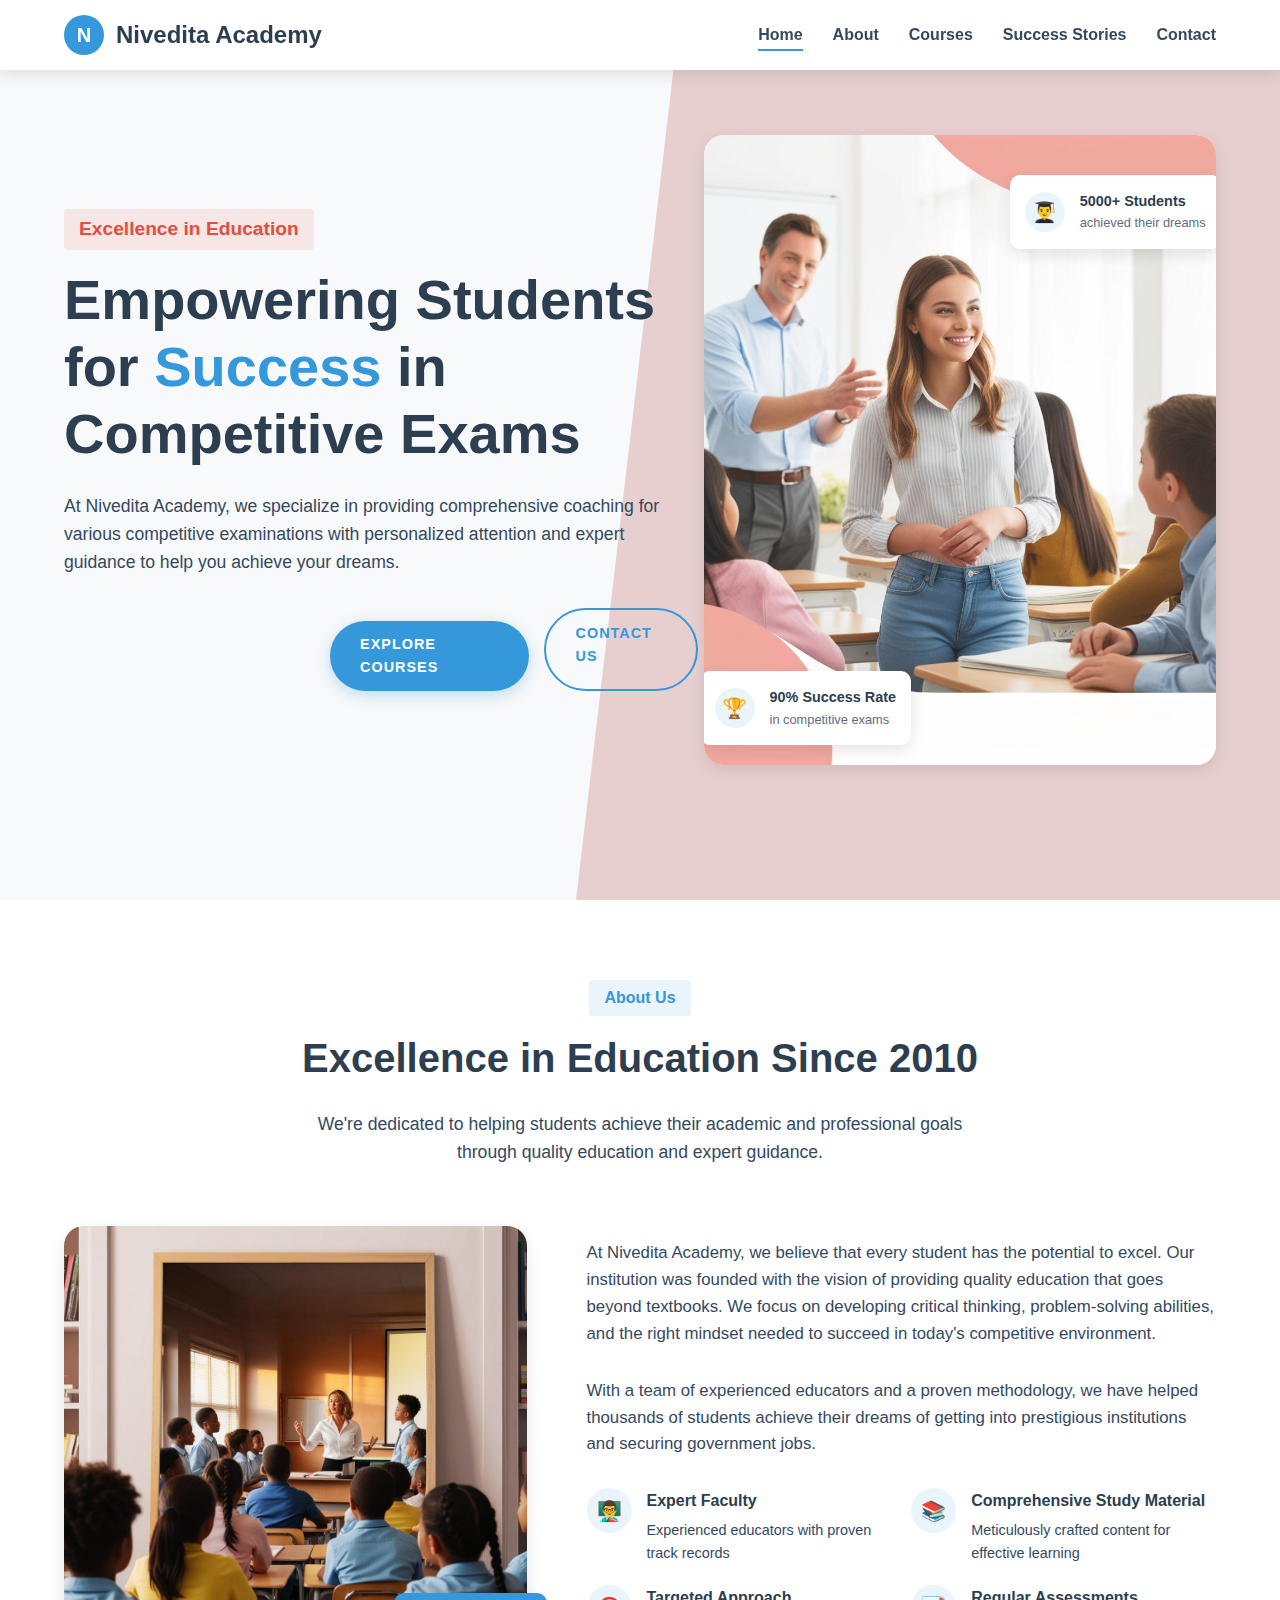
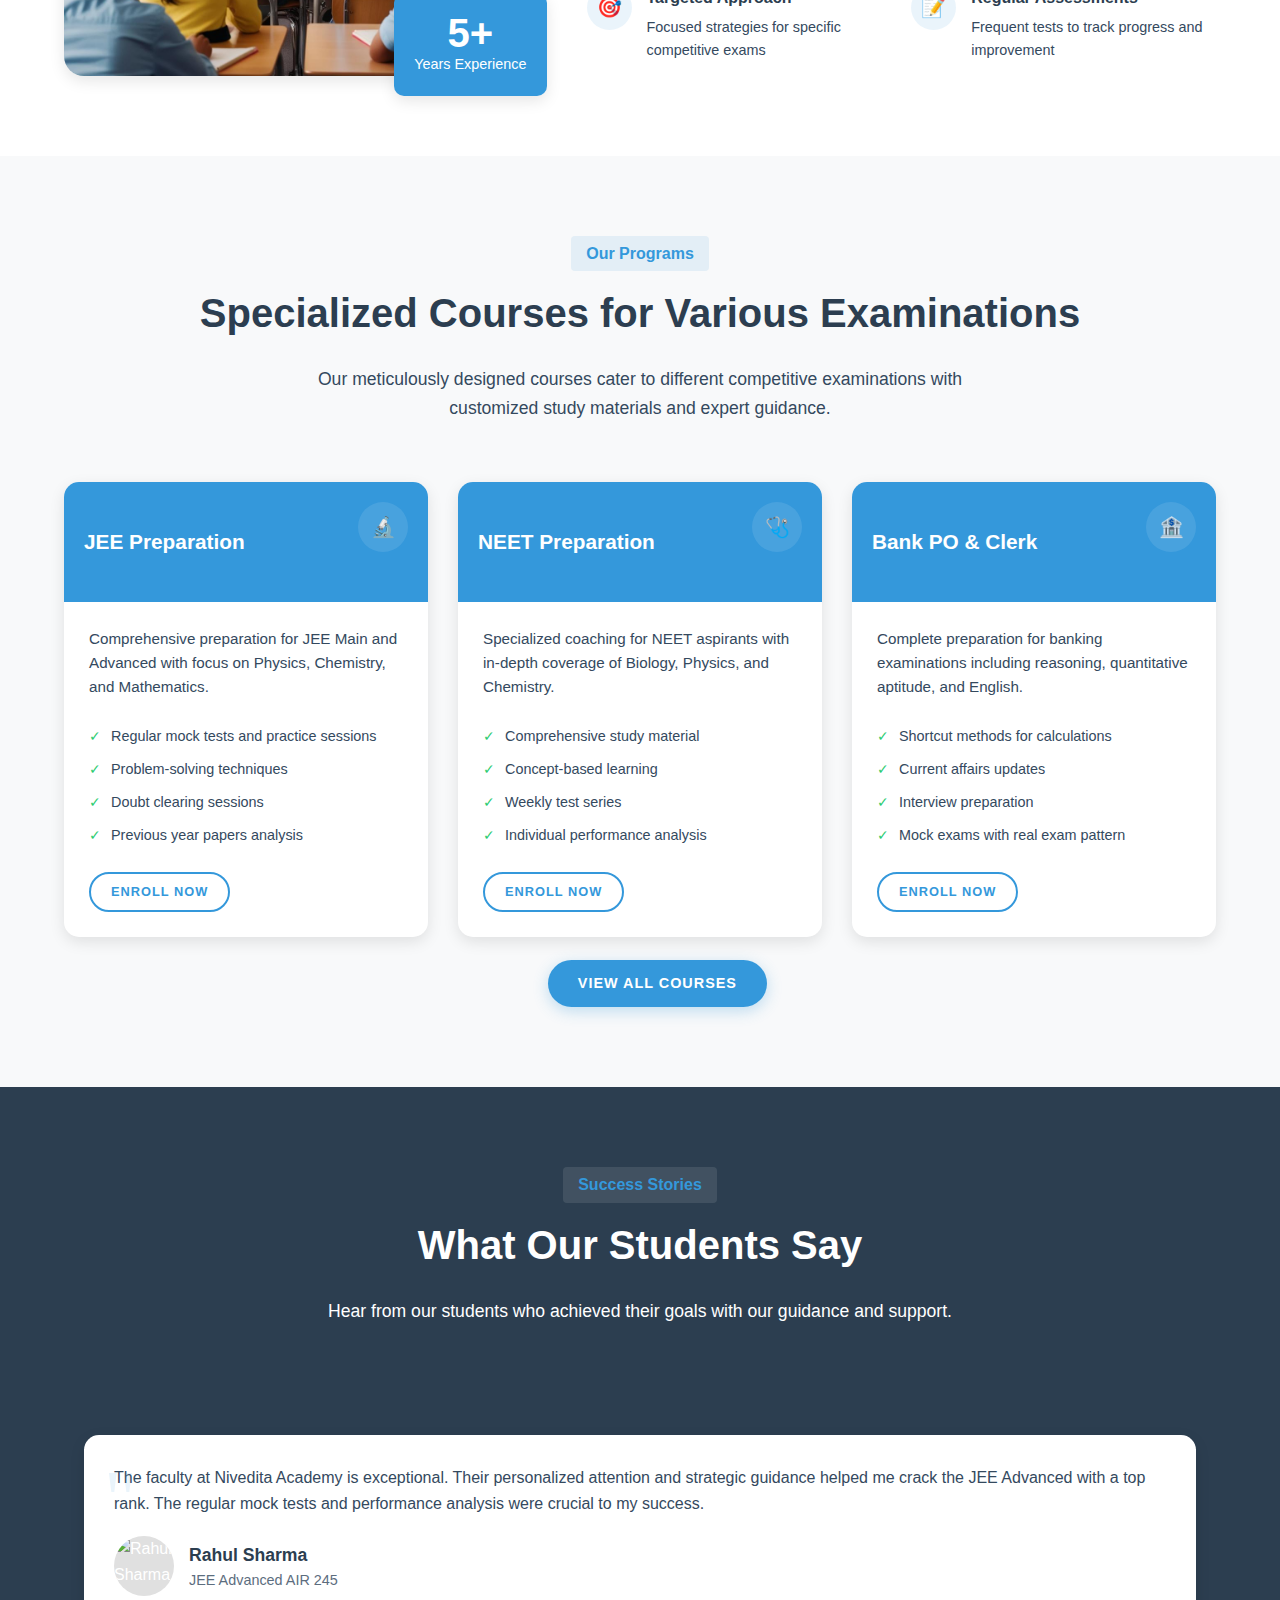
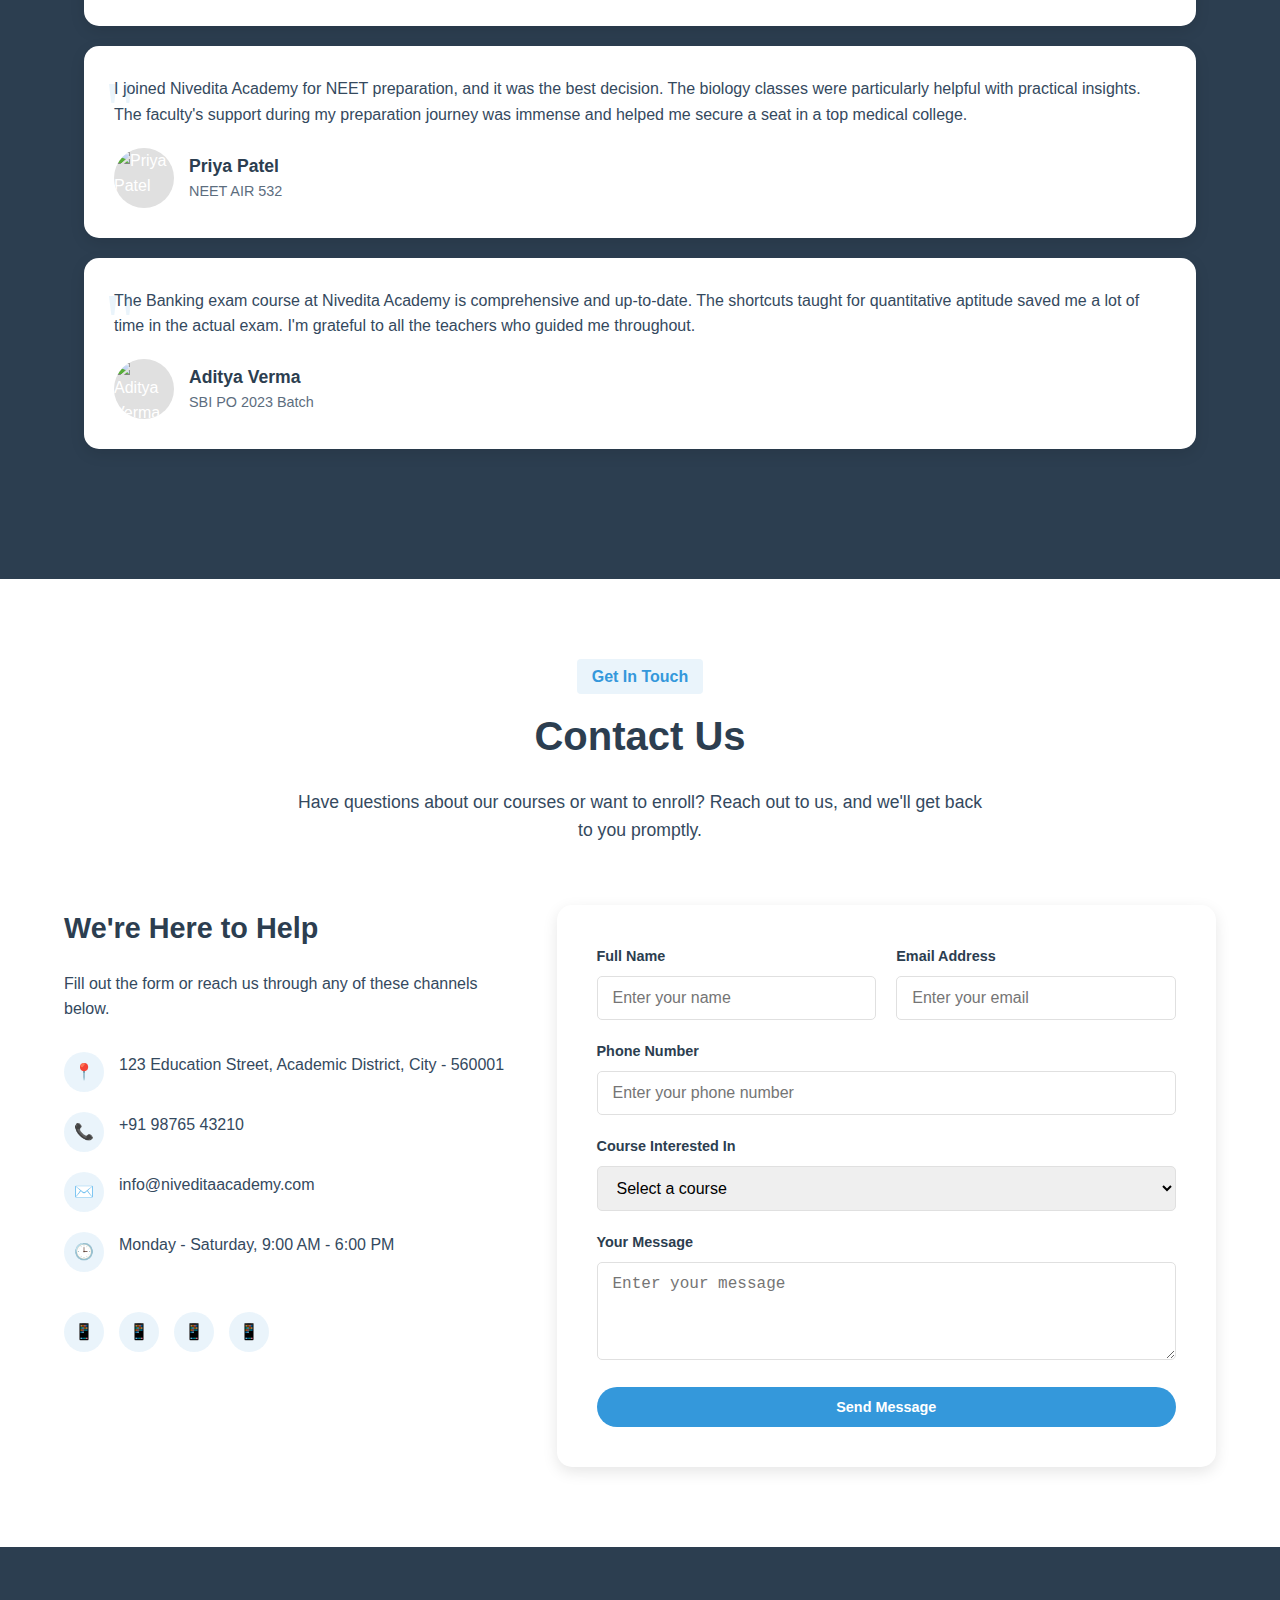
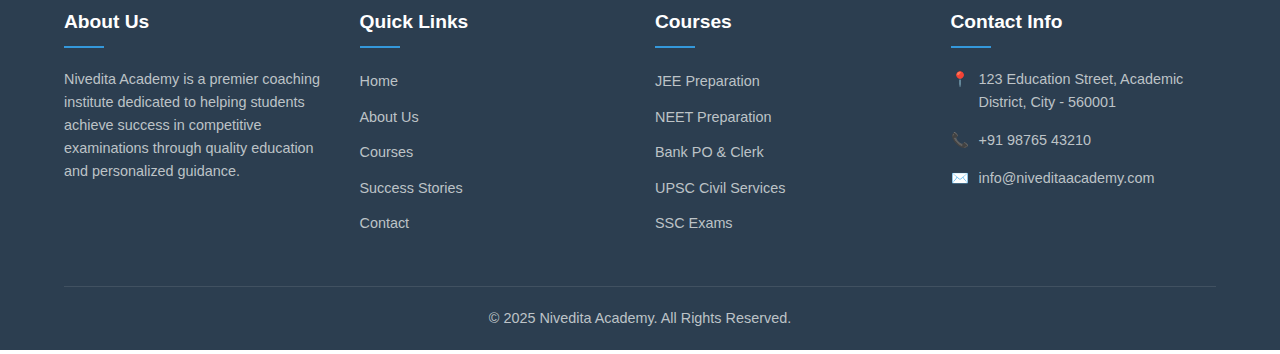
==== index.html @ dd3bf84d "Add files via upload" ====
<!DOCTYPE html>
<html lang="en">
<head>
    <meta charset="UTF-8">
    <meta name="viewport" content="width=device-width, initial-scale=1.0">
    <title>Nivedita Academy - Excellence in Education</title>
    <style>
        /* Base Styles */
        :root {
            --primary: #2c3e50;
            --secondary: #3498db;
            --accent: #e74c3c;
            --light: #ecf0f1;
            --dark: #2c3e50;
            --text: #34495e;
            --shadow: 0 5px 15px rgba(0, 0, 0, 0.1);
            --transition: all 0.3s ease;
        }
        
        * {
            margin: 0;
            padding: 0;
            box-sizing: border-box;
        }
        
        body {
            font-family: 'Montserrat', sans-serif;
            line-height: 1.6;
            color: var(--text);
            background-color: #fff;
        }
        
        .container {
            width: 90%;
            max-width: 1200px;
            margin: 0 auto;
        }
        
        /* Header & Navigation */
        header {
            background-color: #fff;
            box-shadow: var(--shadow);
            position: fixed;
            width: 100%;
            z-index: 1000;
            transition: var(--transition);
        }
        
        header.scrolled {
            padding: 5px 0;
        }
        
        .navbar {
            display: flex;
            justify-content: space-between;
            align-items: center;
            padding: 15px 0;
        }
        
        .logo {
            display: flex;
            align-items: center;
            text-decoration: none;
        }
        
        .logo-img {
            width: 40px;
            height: 40px;
            background-color: var(--secondary);
            border-radius: 50%;
            margin-right: 12px;
            display: flex;
            align-items: center;
            justify-content: center;
            color: white;
            font-weight: bold;
            font-size: 20px;
        }
        
        .logo-text {
            font-size: 1.5rem;
            font-weight: 700;
            color: var(--primary);
        }
        
        .nav-menu {
            display: flex;
            list-style: none;
        }
        
        .nav-item {
            margin-left: 30px;
        }
        
        .nav-link {
            position: relative;
            color: var(--text);
            text-decoration: none;
            font-weight: 600;
            transition: var(--transition);
            padding: 8px 0;
        }
        
        .nav-link::after {
            content: '';
            position: absolute;
            bottom: 0;
            left: 0;
            width: 0;
            height: 2px;
            background-color: var(--secondary);
            transition: var(--transition);
        }
        
        .nav-link:hover {
            color: var(--secondary);
        }
        
        .nav-link:hover::after,
        .nav-link.active::after {
            width: 100%;
        }
        
        .hamburger {
            display: none;
            cursor: pointer;
        }
        
        .hamburger span {
            display: block;
            width: 25px;
            height: 3px;
            background-color: var(--text);
            margin: 5px 0;
            transition: var(--transition);
        }
        
        /* Hero Section */
        .hero-section {
            position: relative;
            height: 100vh;
            background-color: #f8f9fa;
            display: flex;
            align-items: center;
            overflow: hidden;
        }
        
        .hero-bg {
            position: absolute;
            top: 0;
            right: 0;
            width: 55%;
            height: 100%;
            background-color: rgb(231, 207, 207);
            clip-path: polygon(15% 0, 100% 0, 100% 100%, 0% 100%);
            z-index: 1;
        }
        
        .hero-content {
            position: relative;
            z-index: 2;
            width: 55%;
        }
        
        .hero-subtitle {
            color: var(--accent);
            font-weight: 600;
            font-size: 1.2rem;
            margin-bottom: 1rem;
            display: inline-block;
            padding: 5px 15px;
            background-color: rgba(231, 76, 60, 0.1);
            border-radius: 4px;
        }
        
        .hero-title {
            font-size: 3.5rem;
            font-weight: 800;
            line-height: 1.2;
            margin-bottom: 1.5rem;
            color: var(--dark);
        }
        
        .hero-title span {
            color: var(--secondary);
        }
        
        .hero-desc {
            font-size: 1.1rem;
            margin-bottom: 2rem;
            color: var(--text);
            max-width: 600px;
        }
        
        .cta-buttons {
            display: flex;
            gap: 15px;
        }
        
        .btn {
            display: inline-block;
            padding: 12px 30px;
            border-radius: 50px;
            text-decoration: none;
            font-weight: 700;
            font-size: 0.9rem;
            letter-spacing: 1px;
            transition: var(--transition);
            text-transform: uppercase;
        }
        
        .btn-primary {
            background-color: var(--secondary);
            color: white;
            box-shadow: 0 4px 15px rgba(52, 152, 219, 0.3);
            margin-left: 42%;
            margin-top: 2%;
        }
        
        .btn-primary:hover {
            background-color: #2980b9;
            transform: translateY(-3px);
            box-shadow: 0 8px 25px rgba(52, 152, 219, 0.4);
        }
        
        .btn-outline {
            background-color: transparent;
            color: var(--secondary);
            border: 2px solid var(--secondary);
        }
        
        .btn-outline:hover {
            background-color: var(--secondary);
            color: white;
            transform: translateY(-3px);
        }
        
        .hero-image {
            position: absolute;
            right: 0;
            top: 50%;
            transform: translateY(-50%);
            width: 50%;
            height: 70%;
            z-index: 2;
            display: flex;
            align-items: center;
            justify-content: center;
        }
        
        .hero-img-container {
            width: 80%;
            height: 100%;
            background-color: #fff;
            border-radius: 20px;
            box-shadow: var(--shadow);
            overflow: hidden;
            position: relative;
        }
        
        .students-img {
            width: 100%;
            height: 100%;
            object-fit: cover;
            opacity: 0.9;
        }
        
        .achievement-badge {
            position: absolute;
            background-color: #fff;
            box-shadow: var(--shadow);
            border-radius: 10px;
            padding: 15px;
            display: flex;
            align-items: center;
        }
        
        .badge-1 {
            bottom: 20px;
            left: -30px;
        }
        
        .badge-2 {
            top: 40px;
            right: -20px;
        }
        
        .badge-icon {
            width: 40px;
            height: 40px;
            background-color: rgba(52, 152, 219, 0.1);
            border-radius: 50%;
            display: flex;
            align-items: center;
            justify-content: center;
            margin-right: 15px;
            font-size: 20px;
            color: var(--secondary);
        }
        
        .badge-text h4 {
            font-size: 0.9rem;
            color: var(--dark);
        }
        
        .badge-text p {
            font-size: 0.8rem;
            color: var(--text);
            opacity: 0.8;
        }
        
        /* About Section */
        .section {
            padding: 80px 0;
        }
        
        .section-header {
            text-align: center;
            margin-bottom: 60px;
        }
        
        .section-subtitle {
            display: inline-block;
            padding: 5px 15px;
            background-color: rgba(52, 152, 219, 0.1);
            color: var(--secondary);
            font-weight: 600;
            border-radius: 4px;
            margin-bottom: 10px;
        }
        
        .section-title {
            font-size: 2.5rem;
            color: var(--dark);
            margin-bottom: 20px;
            font-weight: 700;
        }
        
        .section-description {
            max-width: 700px;
            margin: 0 auto;
            color: var(--text);
            font-size: 1.1rem;
        }
        
        .about-grid {
            display: grid;
            grid-template-columns: repeat(12, 1fr);
            gap: 30px;
            align-items: center;
        }
        
        .about-image {
            grid-column: span 5;
            position: relative;
        }
        
        .about-img-container {
            position: relative;
            width: 100%;
            height: 450px;
            border-radius: 20px;
            overflow: hidden;
            box-shadow: var(--shadow);
        }
        
        .about-img-container img {
            width: 100%;
            height: 100%;
            object-fit: cover;
        }
        
        .experience-badge {
            position: absolute;
            bottom: -20px;
            right: -20px;
            background-color: var(--secondary);
            color: white;
            padding: 20px;
            border-radius: 10px;
            box-shadow: var(--shadow);
            text-align: center;
        }
        
        .exp-number {
            font-size: 2.5rem;
            font-weight: 700;
            line-height: 1;
        }
        
        .exp-text {
            font-size: 0.9rem;
            font-weight: 500;
        }
        
        .about-content {
            grid-column: span 7;
            padding-left: 30px;
        }
        
        .about-text {
            margin-bottom: 30px;
            font-size: 1.05rem;
            color: var(--text);
        }
        
        .features-list {
            display: grid;
            grid-template-columns: repeat(2, 1fr);
            gap: 20px;
        }
        
        .feature-item {
            display: flex;
            align-items: flex-start;
        }
        
        .feature-icon {
            width: 45px;
            height: 45px;
            min-width: 45px;
            background-color: rgba(52, 152, 219, 0.1);
            border-radius: 50%;
            display: flex;
            align-items: center;
            justify-content: center;
            margin-right: 15px;
            color: var(--secondary);
            font-size: 20px;
        }
        
        .feature-text h4 {
            font-size: 1rem;
            color: var(--dark);
            margin-bottom: 5px;
        }
        
        .feature-text p {
            font-size: 0.9rem;
            color: var(--text);
        }
        
        /* Courses Section */
        .courses-section {
            background-color: #f8f9fa;
        }
        
        .courses-grid {
            display: grid;
            grid-template-columns: repeat(auto-fill, minmax(300px, 1fr));
            gap: 30px;
        }
        
        .course-card {
            background-color: white;
            border-radius: 15px;
            overflow: hidden;
            box-shadow: var(--shadow);
            transition: var(--transition);
        }
        
        .course-card:hover {
            transform: translateY(-10px);
            box-shadow: 0 15px 30px rgba(0, 0, 0, 0.1);
        }
        
        .course-header {
            background-color: var(--secondary);
            color: white;
            padding: 20px;
            position: relative;
            height: 120px;
            display: flex;
            align-items: center;
        }
        
        .course-icon {
            position: absolute;
            top: 20px;
            right: 20px;
            width: 50px;
            height: 50px;
            background-color: rgba(255, 255, 255, 0.1);
            border-radius: 50%;
            display: flex;
            align-items: center;
            justify-content: center;
            font-size: 20px;
        }
        
        .course-title {
            font-size: 1.3rem;
            font-weight: 700;
        }
        
        .course-body {
            padding: 25px;
        }
        
        .course-description {
            margin-bottom: 25px;
            font-size: 0.95rem;
            color: var(--text);
        }
        
        .course-features {
            list-style: none;
            margin-bottom: 25px;
        }
        
        .course-features li {
            display: flex;
            align-items: center;
            margin-bottom: 10px;
            font-size: 0.9rem;
        }
        
        .feature-check {
            color: #2ecc71;
            margin-right: 10px;
        }
        
        .course-action {
            display: flex;
            justify-content: space-between;
            align-items: center;
        }
        
        .course-btn {
            padding: 8px 20px;
            font-size: 0.8rem;
        }
        
        /* Testimonials Section */
        .testimonials-section {
            background-color: var(--primary);
            color: white;
            position: relative;
            overflow: hidden;
        }
        
        .testimonials-section .section-subtitle {
            background-color: rgba(255, 255, 255, 0.1);
            color: #3498db;
        }
        
        .testimonials-section .section-title,
        .testimonials-section .section-description {
            color: white;
        }
        
        .testimonials-container {
            position: relative;
            padding: 30px 0;
        }
        
        .testimonial-card {
            background-color: white;
            border-radius: 15px;
            padding: 30px;
            margin: 20px;
            box-shadow: var(--shadow);
        }
        
        .testimonial-content {
            color: var(--text);
            font-size: 1rem;
            margin-bottom: 20px;
            position: relative;
        }
        
        .testimonial-content::before {
            content: '"';
            font-size: 5rem;
            position: absolute;
            top: -30px;
            left: -10px;
            color: rgba(52, 152, 219, 0.1);
            font-family: Georgia, serif;
        }
        
        .testimonial-author {
            display: flex;
            align-items: center;
        }
        
        .author-avatar {
            width: 60px;
            height: 60px;
            border-radius: 50%;
            background-color: #e0e0e0;
            margin-right: 15px;
            overflow: hidden;
        }
        
        .author-avatar img {
            width: 100%;
            height: 100%;
            object-fit: cover;
        }
        
        .author-info h4 {
            font-size: 1.1rem;
            color: var(--dark);
        }
        
        .author-info p {
            font-size: 0.9rem;
            color: var(--text);
            opacity: 0.8;
        }
        
        /* Contact Section */
        .contact-section {
            background-color: #fff;
        }
        
        .contact-container {
            display: grid;
            grid-template-columns: repeat(12, 1fr);
            gap: 30px;
        }
        
        .contact-info {
            grid-column: span 5;
        }
        
        .contact-heading {
            font-size: 1.8rem;
            color: var(--dark);
            margin-bottom: 20px;
        }
        
        .contact-subheading {
            font-size: 1rem;
            color: var(--text);
            margin-bottom: 30px;
        }
        
        .contact-list {
            list-style: none;
            margin-bottom: 40px;
        }
        
        .contact-item {
            display: flex;
            align-items: flex-start;
            margin-bottom: 20px;
        }
        
        .contact-icon {
            width: 40px;
            height: 40px;
            min-width: 40px;
            background-color: rgba(52, 152, 219, 0.1);
            border-radius: 50%;
            display: flex;
            align-items: center;
            justify-content: center;
            margin-right: 15px;
            color: var(--secondary);
        }
        
        .contact-text {
            font-size: 1rem;
        }
        
        .social-links {
            display: flex;
            gap: 15px;
        }
        
        .social-link {
            width: 40px;
            height: 40px;
            background-color: rgba(52, 152, 219, 0.1);
            border-radius: 50%;
            display: flex;
            align-items: center;
            justify-content: center;
            color: var(--secondary);
            text-decoration: none;
            transition: var(--transition);
        }
        
        .social-link:hover {
            background-color: var(--secondary);
            color: white;
            transform: translateY(-3px);
        }
        
        .contact-form {
            grid-column: span 7;
            background-color: white;
            border-radius: 15px;
            padding: 40px;
            box-shadow: var(--shadow);
        }
        
        .form-group {
            margin-bottom: 20px;
        }
        
        .form-label {
            display: block;
            font-size: 0.9rem;
            font-weight: 600;
            margin-bottom: 8px;
            color: var(--dark);
        }
        
        .form-control {
            width: 100%;
            padding: 12px 15px;
            border: 1px solid #e0e0e0;
            border-radius: 5px;
            font-size: 1rem;
            transition: var(--transition);
        }
        
        .form-control:focus {
            border-color: var(--secondary);
            outline: none;
            box-shadow: 0 0 0 2px rgba(52, 152, 219, 0.1);
        }
        
        .form-row {
            display: grid;
            grid-template-columns: 1fr 1fr;
            gap: 20px;
        }
        
        .submit-btn {
            background-color: var(--secondary);
            color: white;
            border: none;
            padding: 12px 30px;
            border-radius: 50px;
            font-weight: 700;
            font-size: 0.9rem;
            cursor: pointer;
            transition: var(--transition);
            width: 100%;
        }
        
        .submit-btn:hover {
            background-color: #2980b9;
            transform: translateY(-3px);
            box-shadow: 0 8px 25px rgba(52, 152, 219, 0.4);
        }


        
        
        /* Footer */
        footer {
            background-color: var(--dark);
            color: white;
            padding: 60px 0 20px;
        }
        
        .footer-grid {
            display: grid;
            grid-template-columns: repeat(auto-fit, minmax(200px, 1fr));
            gap: 30px;
            margin-bottom: 40px;
        }
        
        .footer-col h3 {
            font-size: 1.2rem;
            margin-bottom: 20px;
            color: white;
            position: relative;
            padding-bottom: 10px;
        }
        
        .footer-col h3::after {
            content: '';
            position: absolute;
            bottom: 0;
            left: 0;
            width: 40px;
            height: 2px;
            background-color: var(--secondary);
        }
        
        .footer-links {
            list-style: none;
        }
        
        .footer-links li {
            margin-bottom: 10px;
        }
        
        .footer-links a {
            color: #bdc3c7;
            text-decoration: none;
            font-size: 0.9rem;
            transition: var(--transition);
        }
        
        .footer-links a:hover {
            color: var(--secondary);
            padding-left: 5px;
        }
        
        .footer-contact li {
            display: flex;
            margin-bottom: 15px;
            color: #bdc3c7;
            font-size: 0.9rem;
        }
        
        .footer-contact-icon {
            margin-right: 10px;
            color: var(--secondary);
        }
        
        .footer-bottom {
            border-top: 1px solid rgba(255, 255, 255, 0.1);
            padding-top: 20px;
            text-align: center;
            font-size: 0.9rem;
            color: #bdc3c7;
        }
        
        /* Responsive Styles */
        @media (max-width: 992px) {
            .hero-content {
                width: 100%;
            }
            
            .hero-image {
                display: none;
            }
            
            .hero-bg {
                width: 100%;
                clip-path: polygon(0 0, 100% 0, 100% 100%, 0 100%);
                opacity: 0.1;
            }
            
            .about-grid,
            .contact-container {
                grid-template-columns: 1fr;
            }
            
            .about-image,
            .about-content,
            .contact-info,
            .contact-form {
                grid-column: span 12;
            }
            
            .about-image {
                margin-bottom: 30px;
            }
            
            .about-content {
                padding-left: 0;
            }
            
            .contact-info {
                margin-bottom: 30px;
            }
           
        }
        
        @media (max-width: 768px) {
            .hamburger {
                display: block;
                z-index: 1001;
            }
            
            .hamburger.active span:nth-child(1) {
                transform: translateY(8px) rotate(45deg);
            }
            
            .hamburger.active span:nth-child(2) {
                opacity: 0;
            }
            
            .hamburger.active span:nth-child(3) {
                transform: translateY(-8px) rotate(-45deg);
            }
            
            .nav-menu {
                position: fixed;
                top: 0;
                right: -100%;
                background-color: white;
                width: 280px;
                height: 100vh;
                flex-direction: column;
                align-items: center;
                justify-content: center;
                box-shadow: -5px 0 15px rgba(0, 0, 0, 0.1);
                transition: var(--transition);
                z-index: 1000;
            }
            
            .nav-menu.active {
                right: 0;
            }
            
            .nav-item {
                margin: 15px 0;
            }
            
            .hero-title {
                font-size: 2.5rem;
            }
            
            .section-title {
                font-size: 2rem;
            }
            
            .features-list {
                grid-template-columns: 1fr;
            }
            
            .form-row {
                grid-template-columns: 1fr;
            }
        }
        
        @media (max-width: 576px) {
            .container {
                width: 95%;
            }
            
            .hero-title {
                font-size: 2rem;
            }
            
            .section {
                padding: 60px 0;
            }
            
            .section-title {
                font-size: 1.8rem;
            }
            
            .about-img-container {
                height: 350px;
            }
            
            .experience-badge {
                padding: 15px;
            }
            
            .exp-number {
                font-size: 2rem;
            }
            
            .cta-buttons {
                flex-direction: column;
                gap: 10px;
            }
            
            .btn {
                width: 100%;
                text-align: center;
            }

            .btn-primary{
                margin-left: 1%;
                margin-top: 2%;
            }
        }
    </style>
</head>
<body>
    <header>
        <div class="container">
            <nav class="navbar">
                <a href="#" class="logo">
                    <div class="logo-img">N</div>
                    <div class="logo-text">Nivedita Academy</div>
                </a>
                <div class="hamburger">
                    <span></span>
                    <span></span>
                    <span></span>
                </div>
                <ul class="nav-menu">
                    <li class="nav-item"><a href="#home" class="nav-link active">Home</a></li>
                    <li class="nav-item"><a href="#about" class="nav-link">About</a></li>
                    <li class="nav-item"><a href="#courses" class="nav-link">Courses</a></li>
                    <li class="nav-item"><a href="#testimonials" class="nav-link">Success Stories</a></li>
                    <li class="nav-item"><a href="#contact" class="nav-link">Contact</a></li>
                </ul>
            </nav>
        </div>
    </header>

    <section id="home" class="hero-section">
        <div class="hero-bg"></div>
        <div class="container">
            <div class="hero-content">
                <div class="hero-subtitle">Excellence in Education</div>
                <h1 class="hero-title">Empowering Students for <span>Success</span> in Competitive Exams</h1>
                <p class="hero-desc">At Nivedita Academy, we specialize in providing comprehensive coaching for various competitive examinations with personalized attention and expert guidance to help you achieve your dreams.</p>
                <div class="cta-buttons">
                    <a href="#courses" class="btn btn-primary">Explore Courses</a>
                    <a href="#contact" class="btn btn-outline">Contact Us</a>
                </div>
            </div>
        </div>
        <div class="hero-image">
            <div class="hero-img-container">
                <img src="./images/class (1).jpg" alt="Nivedita Academy Students" class="students-img">
                <div class="achievement-badge badge-1" style="margin-left: 5%;">
                    <div class="badge-icon">🏆</div>
                    <div class="badge-text">
                        <h4>90% Success Rate</h4>
                        <p>in competitive exams</p>
                    </div>
                </div>
                <div class="achievement-badge badge-2" style="margin-right: 3%;">
                    <div class="badge-icon">👨‍🎓</div>
                    <div class="badge-text">
                        <h4>5000+ Students</h4>
                        <p>achieved their dreams</p>
                    </div>
                </div>
            </div>
        </div>
    </section>

    <section id="about" class="section">
        <div class="container">
            <div class="section-header">
                <div class="section-subtitle">About Us</div>
                <h2 class="section-title">Excellence in Education Since 2010</h2>
                <p class="section-description">We're dedicated to helping students achieve their academic and professional goals through quality education and expert guidance.</p>
            </div>
            
            <div class="about-grid">
                <div class="about-image">
                    <div class="about-img-container">
                        <img src="./images/class2 (1).jpg" alt="About Nivedita Academy">
                    </div>
                    <div class="experience-badge">
                        <div class="exp-number">5+</div>
                        <div class="exp-text">Years Experience</div>
                    </div>
                </div>
                <div class="about-content">
                    <p class="about-text">At Nivedita Academy, we believe that every student has the potential to excel. Our institution was founded with the vision of providing quality education that goes beyond textbooks. We focus on developing critical thinking, problem-solving abilities, and the right mindset needed to succeed in today's competitive environment.</p>
                    <p class="about-text">With a team of experienced educators and a proven methodology, we have helped thousands of students achieve their dreams of getting into prestigious institutions and securing government jobs.</p>
                    
                    <div class="features-list">
                        <div class="feature-item">
                            <div class="feature-icon">👨‍🏫</div>
                            <div class="feature-text">
                                <h4>Expert Faculty</h4>
                                <p>Experienced educators with proven track records</p>
                            </div>
                        </div>
                        <div class="feature-item">
                            <div class="feature-icon">📚</div>
                            <div class="feature-text">
                                <h4>Comprehensive Study Material</h4>
                                <p>Meticulously crafted content for effective learning</p>
                            </div>
                        </div>
                        <div class="feature-item">
                            <div class="feature-icon">🎯</div>
                            <div class="feature-text">
                                <h4>Targeted Approach</h4>
                                <p>Focused strategies for specific competitive exams</p>
                            </div>
                        </div>
                        <div class="feature-item">
                            <div class="feature-icon">📝</div>
                            <div class="feature-text">
                                <h4>Regular Assessments</h4>
                                <p>Frequent tests to track progress and improvement</p>
                            </div>
                        </div>
                    </div>
                </div>
            </div>
        </div>
    </section>

    <section id="courses" class="section courses-section">
        <div class="container">
            <div class="section-header">
                <div class="section-subtitle">Our Programs</div>
                <h2 class="section-title">Specialized Courses for Various Examinations</h2>
                <p class="section-description">Our meticulously designed courses cater to different competitive examinations with customized study materials and expert guidance.</p>
            </div>
            
            <div class="courses-grid">
                <div class="course-card">
                    <div class="course-header">
                        <h3 class="course-title">JEE Preparation</h3>
                        <div class="course-icon">🔬</div>
                    </div>
                    <div class="course-body">
                        <p class="course-description">Comprehensive preparation for JEE Main and Advanced with focus on Physics, Chemistry, and Mathematics.</p>
                        <ul class="course-features">
                            <li><span class="feature-check">✓</span> Regular mock tests and practice sessions</li>
                            <li><span class="feature-check">✓</span> Problem-solving techniques</li>
                            <li><span class="feature-check">✓</span> Doubt clearing sessions</li>
                            <li><span class="feature-check">✓</span> Previous year papers analysis</li>
                        </ul>
                        <div class="course-action">
                            <a href="#contact" class="btn btn-outline course-btn">Enroll Now</a>
                        </div>
                    </div>
                </div>
                
                <div class="course-card">
                    <div class="course-header">
                        <h3 class="course-title">NEET Preparation</h3>
                        <div class="course-icon">🩺</div>
                    </div>
                    <div class="course-body">
                        <p class="course-description">Specialized coaching for NEET aspirants with in-depth coverage of Biology, Physics, and Chemistry.</p>
                        <ul class="course-features">
                            <li><span class="feature-check">✓</span> Comprehensive study material</li>
                            <li><span class="feature-check">✓</span> Concept-based learning</li>
                            <li><span class="feature-check">✓</span> Weekly test series</li>
                            <li><span class="feature-check">✓</span> Individual performance analysis</li>
                        </ul>
                        <div class="course-action">
                            <a href="#contact" class="btn btn-outline course-btn">Enroll Now</a>
                        </div>
                    </div>
                </div>
                
                <div class="course-card">
                    <div class="course-header">
                        <h3 class="course-title">Bank PO & Clerk</h3>
                        <div class="course-icon">🏦</div>
                    </div>
                    <div class="course-body">
                        <p class="course-description">Complete preparation for banking examinations including reasoning, quantitative aptitude, and English.</p>
                        <ul class="course-features">
                            <li><span class="feature-check">✓</span> Shortcut methods for calculations</li>
                            <li><span class="feature-check">✓</span> Current affairs updates</li>
                            <li><span class="feature-check">✓</span> Interview preparation</li>
                            <li><span class="feature-check">✓</span> Mock exams with real exam pattern</li>
                        </ul>
                        <div class="course-action">
                            <a href="#contact" class="btn btn-outline course-btn">Enroll Now</a>
                        </div>
                    </div>
                </div>
            </div>
            
            <div class="view-all-container">
                <a href="all-courses.html" class="btn btn-primary view-all-btn">View All Courses</a>
            </div>
        </div>
    </section>

    <section id="testimonials" class="section testimonials-section">
        <div class="container">
            <div class="section-header">
                <div class="section-subtitle">Success Stories</div>
                <h2 class="section-title">What Our Students Say</h2>
                <p class="section-description">Hear from our students who achieved their goals with our guidance and support.</p>
            </div>
            
            <div class="testimonials-container">
                <div class="testimonial-card">
                    <div class="testimonial-content">
                        The faculty at Nivedita Academy is exceptional. Their personalized attention and strategic guidance helped me crack the JEE Advanced with a top rank. The regular mock tests and performance analysis were crucial to my success.
                    </div>
                    <div class="testimonial-author">
                        <div class="author-avatar">
                            <img src="/api/placeholder/60/60" alt="Rahul Sharma">
                        </div>
                        <div class="author-info">
                            <h4>Rahul Sharma</h4>
                            <p>JEE Advanced AIR 245</p>
                        </div>
                    </div>
                </div>
                
                <div class="testimonial-card">
                    <div class="testimonial-content">
                        I joined Nivedita Academy for NEET preparation, and it was the best decision. The biology classes were particularly helpful with practical insights. The faculty's support during my preparation journey was immense and helped me secure a seat in a top medical college.
                    </div>
                    <div class="testimonial-author">
                        <div class="author-avatar">
                            <img src="/api/placeholder/60/60" alt="Priya Patel">
                        </div>
                        <div class="author-info">
                            <h4>Priya Patel</h4>
                            <p>NEET AIR 532</p>
                        </div>
                    </div>
                </div>
                
                <div class="testimonial-card">
                    <div class="testimonial-content">
                        The Banking exam course at Nivedita Academy is comprehensive and up-to-date. The shortcuts taught for quantitative aptitude saved me a lot of time in the actual exam. I'm grateful to all the teachers who guided me throughout.
                    </div>
                    <div class="testimonial-author">
                        <div class="author-avatar">
                            <img src="/api/placeholder/60/60" alt="Aditya Verma">
                        </div>
                        <div class="author-info">
                            <h4>Aditya Verma</h4>
                            <p>SBI PO 2023 Batch</p>
                        </div>
                    </div>
                </div>
            </div>
        </div>
    </section>

    <section id="contact" class="section contact-section">
        <div class="container">
            <div class="section-header">
                <div class="section-subtitle">Get In Touch</div>
                <h2 class="section-title">Contact Us</h2>
                <p class="section-description">Have questions about our courses or want to enroll? Reach out to us, and we'll get back to you promptly.</p>
            </div>
            
            <div class="contact-container">
                <div class="contact-info">
                    <h3 class="contact-heading">We're Here to Help</h3>
                    <p class="contact-subheading">Fill out the form or reach us through any of these channels below.</p>
                    
                    <ul class="contact-list">
                        <li class="contact-item">
                            <div class="contact-icon">📍</div>
                            <div class="contact-text">123 Education Street, Academic District, City - 560001</div>
                        </li>
                        <li class="contact-item">
                            <div class="contact-icon">📞</div>
                            <div class="contact-text">+91 98765 43210</div>
                        </li>
                        <li class="contact-item">
                            <div class="contact-icon">✉️</div>
                            <div class="contact-text">info@niveditaacademy.com</div>
                        </li>
                        <li class="contact-item">
                            <div class="contact-icon">🕒</div>
                            <div class="contact-text">Monday - Saturday, 9:00 AM - 6:00 PM</div>
                        </li>
                    </ul>
                    
                    <div class="social-links">
                        <a href="#" class="social-link">📱</a>
                        <a href="#" class="social-link">📱</a>
                        <a href="#" class="social-link">📱</a>
                        <a href="#" class="social-link">📱</a>
                    </div>
                </div>
                
                <div class="contact-form">
                    <form>
                        <div class="form-row">
                            <div class="form-group">
                                <label for="name" class="form-label">Full Name</label>
                                <input type="text" id="name" class="form-control" placeholder="Enter your name">
                            </div>
                            <div class="form-group">
                                <label for="email" class="form-label">Email Address</label>
                                <input type="email" id="email" class="form-control" placeholder="Enter your email">
                            </div>
                        </div>
                        <div class="form-group">
                            <label for="phone" class="form-label">Phone Number</label>
                            <input type="tel" id="phone" class="form-control" placeholder="Enter your phone number">
                        </div>
                        <div class="form-group">
                            <label for="course" class="form-label">Course Interested In</label>
                            <select id="course" class="form-control">
                                <option value="">Select a course</option>
                                <option value="jee">JEE Preparation</option>
                                <option value="neet">NEET Preparation</option>
                                <option value="bank">Bank PO & Clerk</option>
                                <option value="other">Other Courses</option>
                            </select>
                        </div>
                        <div class="form-group">
                            <label for="message" class="form-label">Your Message</label>
                            <textarea id="message" class="form-control" rows="4" placeholder="Enter your message"></textarea>
                        </div>
                        <button type="submit" class="submit-btn">Send Message</button>
                    </form>
                </div>
            </div>
        </div>
    </section>

    <footer>
        <div class="container">
            <div class="footer-grid">
                <div class="footer-col">
                    <h3>About Us</h3>
                    <p style="color: #bdc3c7; font-size: 0.9rem; margin-bottom: 15px;">Nivedita Academy is a premier coaching institute dedicated to helping students achieve success in competitive examinations through quality education and personalized guidance.</p>
                </div>
                
                <div class="footer-col">
                    <h3>Quick Links</h3>
                    <ul class="footer-links">
                        <li><a href="#home">Home</a></li>
                        <li><a href="#about">About Us</a></li>
                        <li><a href="#courses">Courses</a></li>
                        <li><a href="#testimonials">Success Stories</a></li>
                        <li><a href="#contact">Contact</a></li>
                    </ul>
                </div>
                
                <div class="footer-col">
                    <h3>Courses</h3>
                    <ul class="footer-links">
                        <li><a href="#courses">JEE Preparation</a></li>
                        <li><a href="#courses">NEET Preparation</a></li>
                        <li><a href="#courses">Bank PO & Clerk</a></li>
                        <li><a href="#courses">UPSC Civil Services</a></li>
                        <li><a href="#courses">SSC Exams</a></li>
                    </ul>
                </div>
                
                <div class="footer-col">
                    <h3>Contact Info</h3>
                    <ul class="footer-contact">
                        <li><span class="footer-contact-icon">📍</span> 123 Education Street, Academic District, City - 560001</li>
                        <li><span class="footer-contact-icon">📞</span> +91 98765 43210</li>
                        <li><span class="footer-contact-icon">✉️</span> info@niveditaacademy.com</li>
                    </ul>
                </div>
            </div>
            
            <div class="footer-bottom">
                <p>&copy; 2025 Nivedita Academy. All Rights Reserved.</p>
            </div>
        </div>
    </footer>

    <script>
        // Mobile Menu Toggle
        const hamburger = document.querySelector(".hamburger");
        const navMenu = document.querySelector(".nav-menu");
        
        hamburger.addEventListener("click", () => {
            hamburger.classList.toggle("active");
            navMenu.classList.toggle("active");
        });
        
        document.querySelectorAll(".nav-link").forEach(n => n.addEventListener("click", () => {
            hamburger.classList.remove("active");
            navMenu.classList.remove("active");
        }));
        
        // Scroll Effect on Header
        window.addEventListener("scroll", () => {
            const header = document.querySelector("header");
            if (window.scrollY > 50) {
                header.classList.add("scrolled");
            } else {
                header.classList.remove("scrolled");
            }
        });
        
        // Smooth Scrolling for Anchor Links
        document.querySelectorAll('a[href^="#"]').forEach(anchor => {
            anchor.addEventListener('click', function (e) {
                e.preventDefault();
                
                document.querySelector(this.getAttribute('href')).scrollIntoView({
                    behavior: 'smooth'
                });
            });
        });
    </script>
</body>
</html>
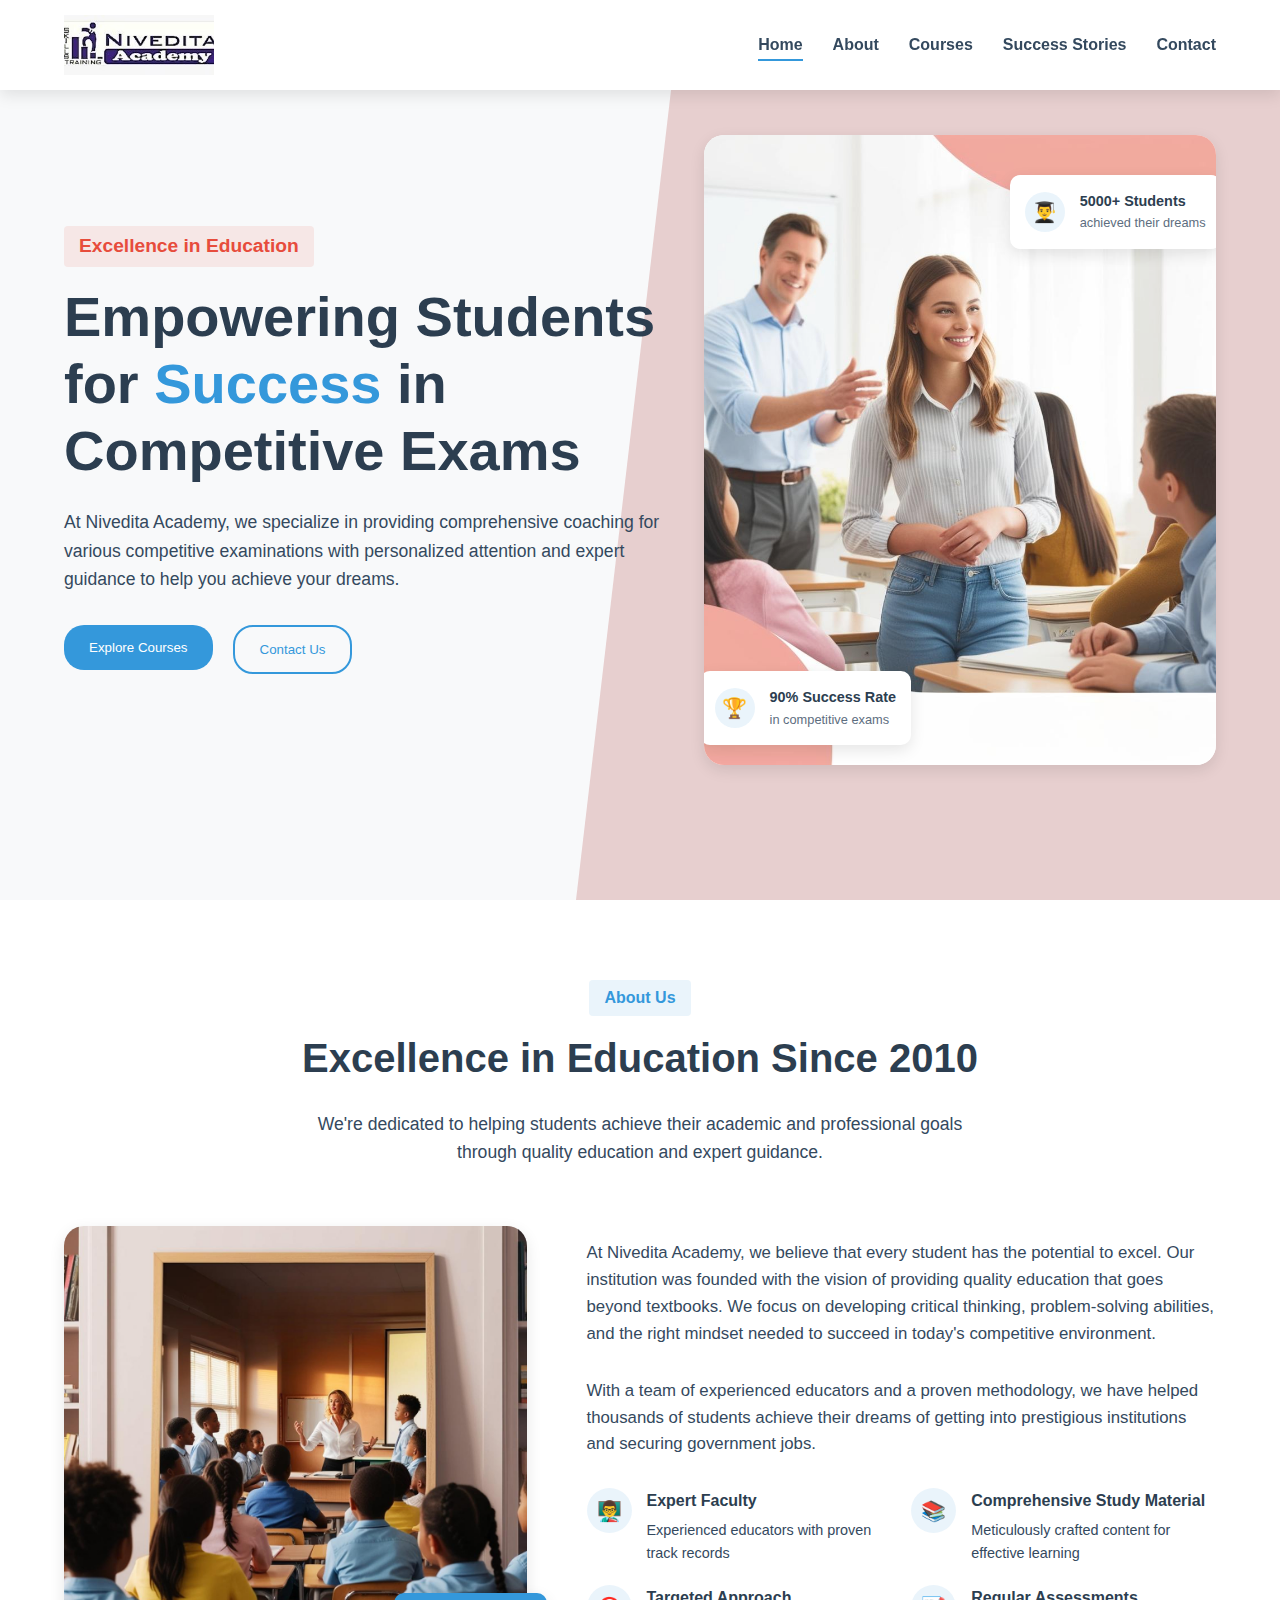
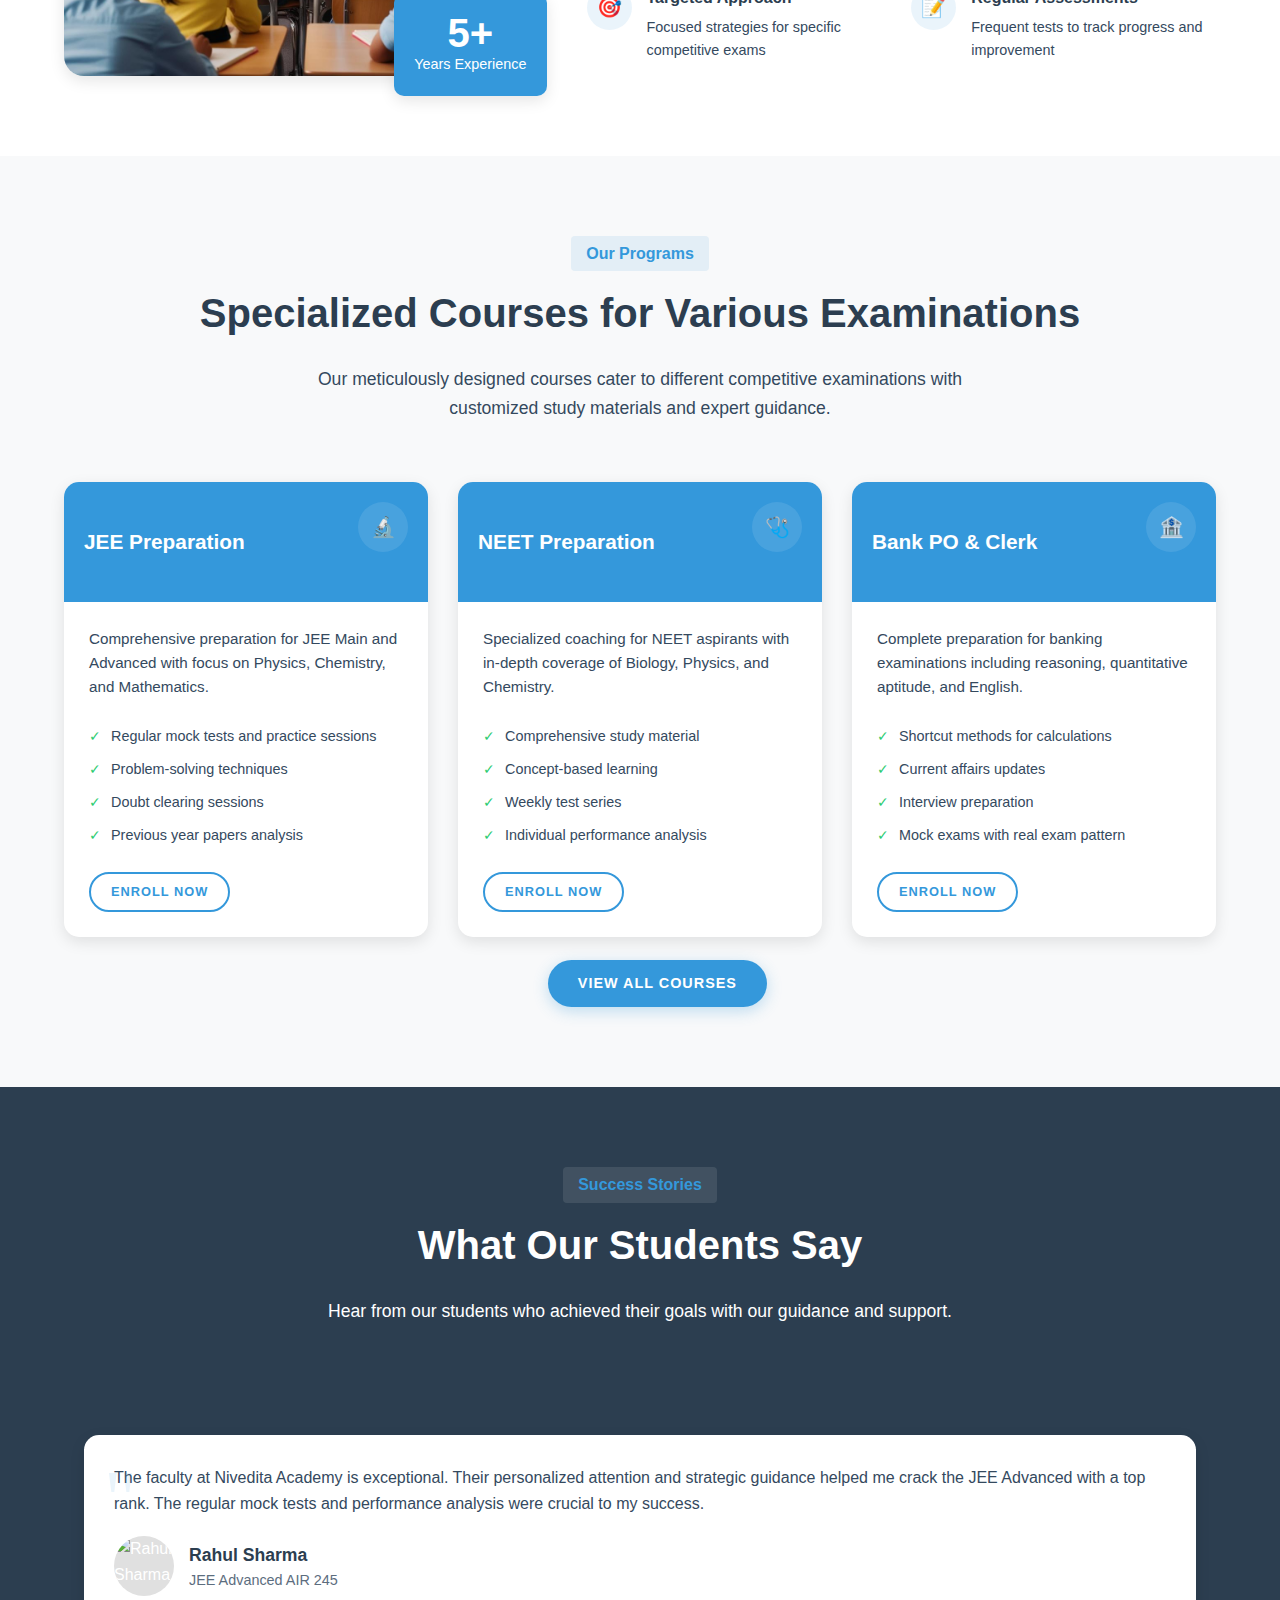
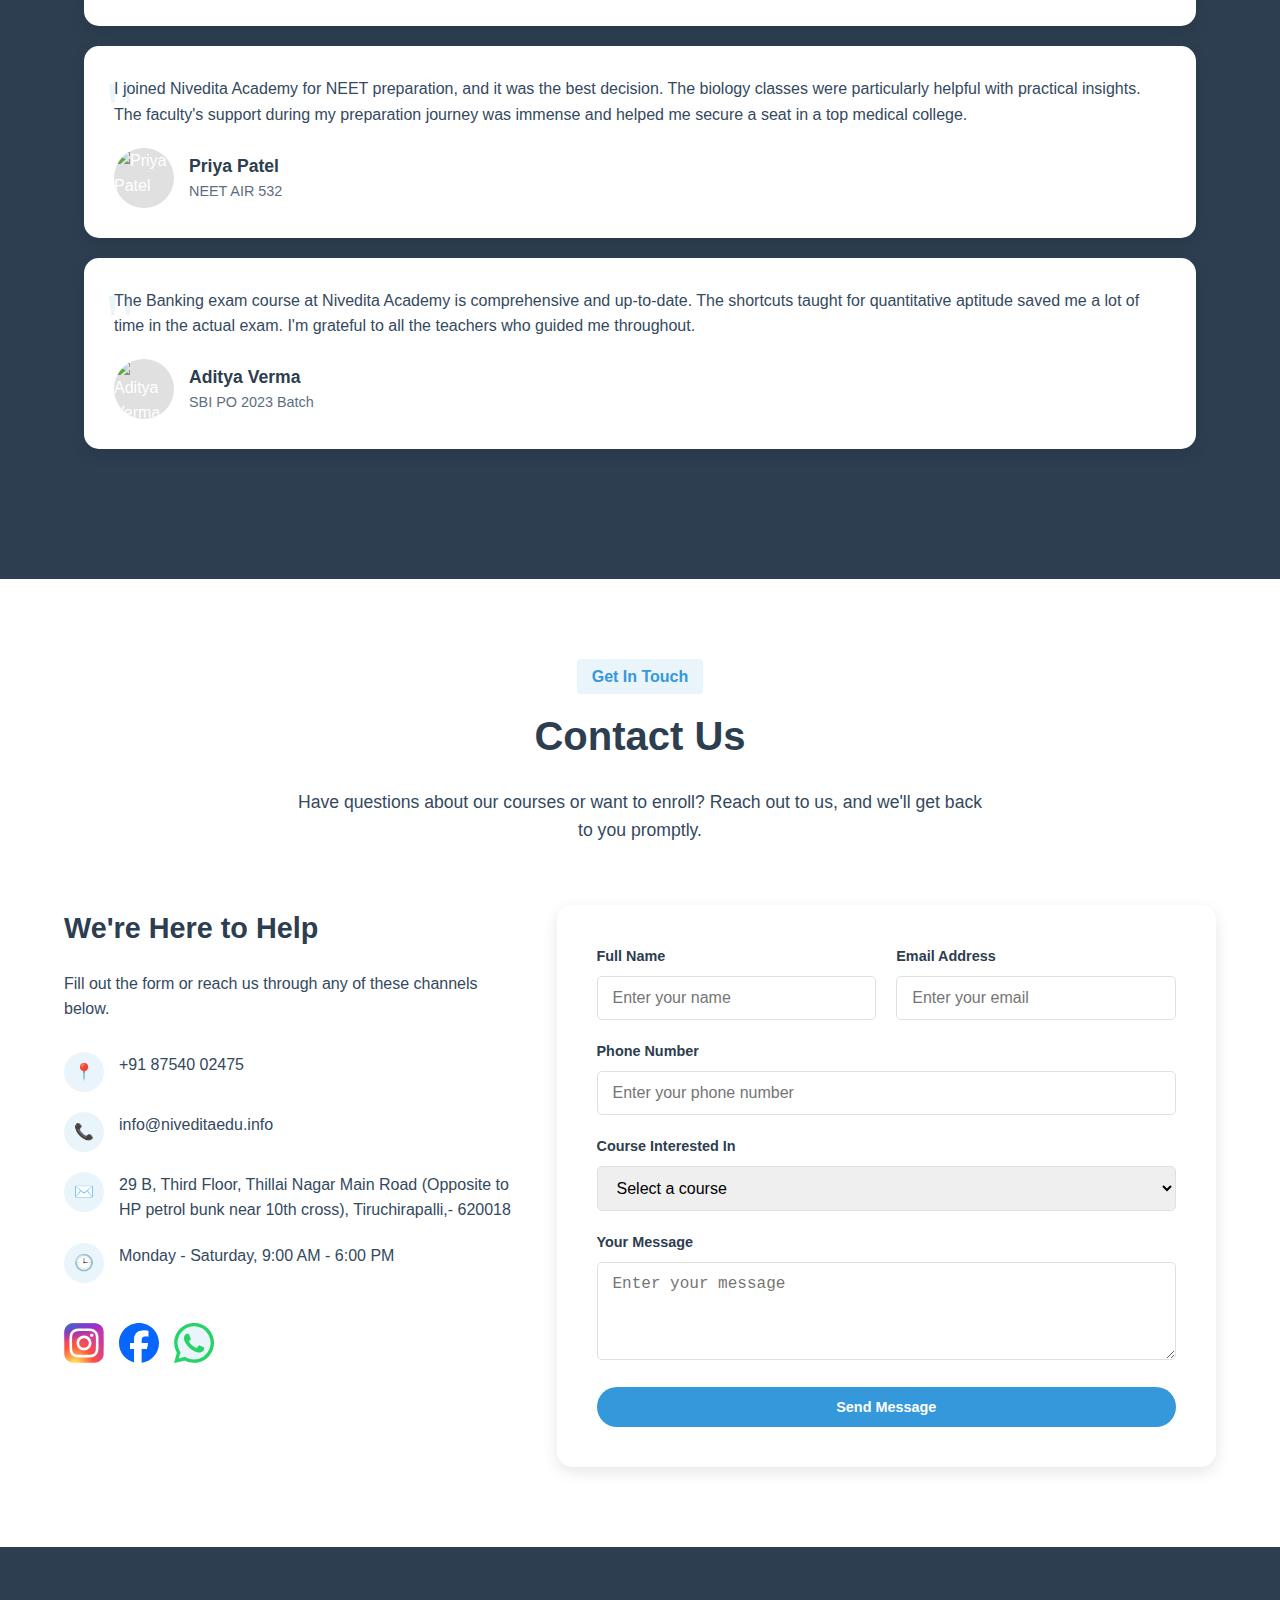
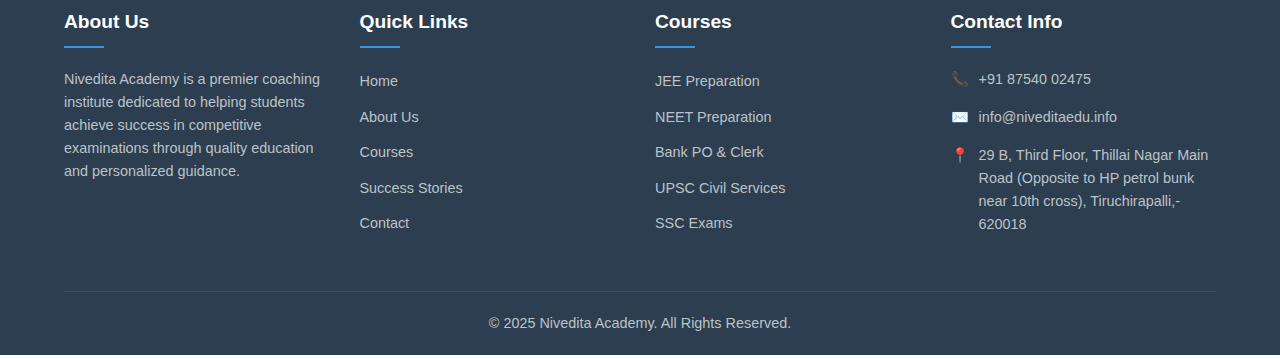
==== commit 281e7346: "Add files via upload" ====
--- a/index.html
+++ b/index.html
@@ -4,979 +4,20 @@
     <meta charset="UTF-8">
     <meta name="viewport" content="width=device-width, initial-scale=1.0">
     <title>Nivedita Academy - Excellence in Education</title>
-    <style>
-        /* Base Styles */
-        :root {
-            --primary: #2c3e50;
-            --secondary: #3498db;
-            --accent: #e74c3c;
-            --light: #ecf0f1;
-            --dark: #2c3e50;
-            --text: #34495e;
-            --shadow: 0 5px 15px rgba(0, 0, 0, 0.1);
-            --transition: all 0.3s ease;
-        }
-        
-        * {
-            margin: 0;
-            padding: 0;
-            box-sizing: border-box;
-        }
-        
-        body {
-            font-family: 'Montserrat', sans-serif;
-            line-height: 1.6;
-            color: var(--text);
-            background-color: #fff;
-        }
-        
-        .container {
-            width: 90%;
-            max-width: 1200px;
-            margin: 0 auto;
-        }
-        
-        /* Header & Navigation */
-        header {
-            background-color: #fff;
-            box-shadow: var(--shadow);
-            position: fixed;
-            width: 100%;
-            z-index: 1000;
-            transition: var(--transition);
-        }
-        
-        header.scrolled {
-            padding: 5px 0;
-        }
-        
-        .navbar {
-            display: flex;
-            justify-content: space-between;
-            align-items: center;
-            padding: 15px 0;
-        }
-        
-        .logo {
-            display: flex;
-            align-items: center;
-            text-decoration: none;
-        }
-        
-        .logo-img {
-            width: 40px;
-            height: 40px;
-            background-color: var(--secondary);
-            border-radius: 50%;
-            margin-right: 12px;
-            display: flex;
-            align-items: center;
-            justify-content: center;
-            color: white;
-            font-weight: bold;
-            font-size: 20px;
-        }
-        
-        .logo-text {
-            font-size: 1.5rem;
-            font-weight: 700;
-            color: var(--primary);
-        }
-        
-        .nav-menu {
-            display: flex;
-            list-style: none;
-        }
-        
-        .nav-item {
-            margin-left: 30px;
-        }
-        
-        .nav-link {
-            position: relative;
-            color: var(--text);
-            text-decoration: none;
-            font-weight: 600;
-            transition: var(--transition);
-            padding: 8px 0;
-        }
-        
-        .nav-link::after {
-            content: '';
-            position: absolute;
-            bottom: 0;
-            left: 0;
-            width: 0;
-            height: 2px;
-            background-color: var(--secondary);
-            transition: var(--transition);
-        }
-        
-        .nav-link:hover {
-            color: var(--secondary);
-        }
-        
-        .nav-link:hover::after,
-        .nav-link.active::after {
-            width: 100%;
-        }
-        
-        .hamburger {
-            display: none;
-            cursor: pointer;
-        }
-        
-        .hamburger span {
-            display: block;
-            width: 25px;
-            height: 3px;
-            background-color: var(--text);
-            margin: 5px 0;
-            transition: var(--transition);
-        }
-        
-        /* Hero Section */
-        .hero-section {
-            position: relative;
-            height: 100vh;
-            background-color: #f8f9fa;
-            display: flex;
-            align-items: center;
-            overflow: hidden;
-        }
-        
-        .hero-bg {
-            position: absolute;
-            top: 0;
-            right: 0;
-            width: 55%;
-            height: 100%;
-            background-color: rgb(231, 207, 207);
-            clip-path: polygon(15% 0, 100% 0, 100% 100%, 0% 100%);
-            z-index: 1;
-        }
-        
-        .hero-content {
-            position: relative;
-            z-index: 2;
-            width: 55%;
-        }
-        
-        .hero-subtitle {
-            color: var(--accent);
-            font-weight: 600;
-            font-size: 1.2rem;
-            margin-bottom: 1rem;
-            display: inline-block;
-            padding: 5px 15px;
-            background-color: rgba(231, 76, 60, 0.1);
-            border-radius: 4px;
-        }
-        
-        .hero-title {
-            font-size: 3.5rem;
-            font-weight: 800;
-            line-height: 1.2;
-            margin-bottom: 1.5rem;
-            color: var(--dark);
-        }
-        
-        .hero-title span {
-            color: var(--secondary);
-        }
-        
-        .hero-desc {
-            font-size: 1.1rem;
-            margin-bottom: 2rem;
-            color: var(--text);
-            max-width: 600px;
-        }
-        
-        .cta-buttons {
-            display: flex;
-            gap: 15px;
-        }
-        
-        .btn {
-            display: inline-block;
-            padding: 12px 30px;
-            border-radius: 50px;
-            text-decoration: none;
-            font-weight: 700;
-            font-size: 0.9rem;
-            letter-spacing: 1px;
-            transition: var(--transition);
-            text-transform: uppercase;
-        }
-        
-        .btn-primary {
-            background-color: var(--secondary);
-            color: white;
-            box-shadow: 0 4px 15px rgba(52, 152, 219, 0.3);
-            margin-left: 42%;
-            margin-top: 2%;
-        }
-        
-        .btn-primary:hover {
-            background-color: #2980b9;
-            transform: translateY(-3px);
-            box-shadow: 0 8px 25px rgba(52, 152, 219, 0.4);
-        }
-        
-        .btn-outline {
-            background-color: transparent;
-            color: var(--secondary);
-            border: 2px solid var(--secondary);
-        }
-        
-        .btn-outline:hover {
-            background-color: var(--secondary);
-            color: white;
-            transform: translateY(-3px);
-        }
-        
-        .hero-image {
-            position: absolute;
-            right: 0;
-            top: 50%;
-            transform: translateY(-50%);
-            width: 50%;
-            height: 70%;
-            z-index: 2;
-            display: flex;
-            align-items: center;
-            justify-content: center;
-        }
-        
-        .hero-img-container {
-            width: 80%;
-            height: 100%;
-            background-color: #fff;
-            border-radius: 20px;
-            box-shadow: var(--shadow);
-            overflow: hidden;
-            position: relative;
-        }
-        
-        .students-img {
-            width: 100%;
-            height: 100%;
-            object-fit: cover;
-            opacity: 0.9;
-        }
-        
-        .achievement-badge {
-            position: absolute;
-            background-color: #fff;
-            box-shadow: var(--shadow);
-            border-radius: 10px;
-            padding: 15px;
-            display: flex;
-            align-items: center;
-        }
-        
-        .badge-1 {
-            bottom: 20px;
-            left: -30px;
-        }
-        
-        .badge-2 {
-            top: 40px;
-            right: -20px;
-        }
-        
-        .badge-icon {
-            width: 40px;
-            height: 40px;
-            background-color: rgba(52, 152, 219, 0.1);
-            border-radius: 50%;
-            display: flex;
-            align-items: center;
-            justify-content: center;
-            margin-right: 15px;
-            font-size: 20px;
-            color: var(--secondary);
-        }
-        
-        .badge-text h4 {
-            font-size: 0.9rem;
-            color: var(--dark);
-        }
-        
-        .badge-text p {
-            font-size: 0.8rem;
-            color: var(--text);
-            opacity: 0.8;
-        }
-        
-        /* About Section */
-        .section {
-            padding: 80px 0;
-        }
-        
-        .section-header {
-            text-align: center;
-            margin-bottom: 60px;
-        }
-        
-        .section-subtitle {
-            display: inline-block;
-            padding: 5px 15px;
-            background-color: rgba(52, 152, 219, 0.1);
-            color: var(--secondary);
-            font-weight: 600;
-            border-radius: 4px;
-            margin-bottom: 10px;
-        }
-        
-        .section-title {
-            font-size: 2.5rem;
-            color: var(--dark);
-            margin-bottom: 20px;
-            font-weight: 700;
-        }
-        
-        .section-description {
-            max-width: 700px;
-            margin: 0 auto;
-            color: var(--text);
-            font-size: 1.1rem;
-        }
-        
-        .about-grid {
-            display: grid;
-            grid-template-columns: repeat(12, 1fr);
-            gap: 30px;
-            align-items: center;
-        }
-        
-        .about-image {
-            grid-column: span 5;
-            position: relative;
-        }
-        
-        .about-img-container {
-            position: relative;
-            width: 100%;
-            height: 450px;
-            border-radius: 20px;
-            overflow: hidden;
-            box-shadow: var(--shadow);
-        }
-        
-        .about-img-container img {
-            width: 100%;
-            height: 100%;
-            object-fit: cover;
-        }
-        
-        .experience-badge {
-            position: absolute;
-            bottom: -20px;
-            right: -20px;
-            background-color: var(--secondary);
-            color: white;
-            padding: 20px;
-            border-radius: 10px;
-            box-shadow: var(--shadow);
-            text-align: center;
-        }
-        
-        .exp-number {
-            font-size: 2.5rem;
-            font-weight: 700;
-            line-height: 1;
-        }
-        
-        .exp-text {
-            font-size: 0.9rem;
-            font-weight: 500;
-        }
-        
-        .about-content {
-            grid-column: span 7;
-            padding-left: 30px;
-        }
-        
-        .about-text {
-            margin-bottom: 30px;
-            font-size: 1.05rem;
-            color: var(--text);
-        }
-        
-        .features-list {
-            display: grid;
-            grid-template-columns: repeat(2, 1fr);
-            gap: 20px;
-        }
-        
-        .feature-item {
-            display: flex;
-            align-items: flex-start;
-        }
-        
-        .feature-icon {
-            width: 45px;
-            height: 45px;
-            min-width: 45px;
-            background-color: rgba(52, 152, 219, 0.1);
-            border-radius: 50%;
-            display: flex;
-            align-items: center;
-            justify-content: center;
-            margin-right: 15px;
-            color: var(--secondary);
-            font-size: 20px;
-        }
-        
-        .feature-text h4 {
-            font-size: 1rem;
-            color: var(--dark);
-            margin-bottom: 5px;
-        }
-        
-        .feature-text p {
-            font-size: 0.9rem;
-            color: var(--text);
-        }
-        
-        /* Courses Section */
-        .courses-section {
-            background-color: #f8f9fa;
-        }
-        
-        .courses-grid {
-            display: grid;
-            grid-template-columns: repeat(auto-fill, minmax(300px, 1fr));
-            gap: 30px;
-        }
-        
-        .course-card {
-            background-color: white;
-            border-radius: 15px;
-            overflow: hidden;
-            box-shadow: var(--shadow);
-            transition: var(--transition);
-        }
-        
-        .course-card:hover {
-            transform: translateY(-10px);
-            box-shadow: 0 15px 30px rgba(0, 0, 0, 0.1);
-        }
-        
-        .course-header {
-            background-color: var(--secondary);
-            color: white;
-            padding: 20px;
-            position: relative;
-            height: 120px;
-            display: flex;
-            align-items: center;
-        }
-        
-        .course-icon {
-            position: absolute;
-            top: 20px;
-            right: 20px;
-            width: 50px;
-            height: 50px;
-            background-color: rgba(255, 255, 255, 0.1);
-            border-radius: 50%;
-            display: flex;
-            align-items: center;
-            justify-content: center;
-            font-size: 20px;
-        }
-        
-        .course-title {
-            font-size: 1.3rem;
-            font-weight: 700;
-        }
-        
-        .course-body {
-            padding: 25px;
-        }
-        
-        .course-description {
-            margin-bottom: 25px;
-            font-size: 0.95rem;
-            color: var(--text);
-        }
-        
-        .course-features {
-            list-style: none;
-            margin-bottom: 25px;
-        }
-        
-        .course-features li {
-            display: flex;
-            align-items: center;
-            margin-bottom: 10px;
-            font-size: 0.9rem;
-        }
-        
-        .feature-check {
-            color: #2ecc71;
-            margin-right: 10px;
-        }
-        
-        .course-action {
-            display: flex;
-            justify-content: space-between;
-            align-items: center;
-        }
-        
-        .course-btn {
-            padding: 8px 20px;
-            font-size: 0.8rem;
-        }
-        
-        /* Testimonials Section */
-        .testimonials-section {
-            background-color: var(--primary);
-            color: white;
-            position: relative;
-            overflow: hidden;
-        }
-        
-        .testimonials-section .section-subtitle {
-            background-color: rgba(255, 255, 255, 0.1);
-            color: #3498db;
-        }
-        
-        .testimonials-section .section-title,
-        .testimonials-section .section-description {
-            color: white;
-        }
-        
-        .testimonials-container {
-            position: relative;
-            padding: 30px 0;
-        }
-        
-        .testimonial-card {
-            background-color: white;
-            border-radius: 15px;
-            padding: 30px;
-            margin: 20px;
-            box-shadow: var(--shadow);
-        }
-        
-        .testimonial-content {
-            color: var(--text);
-            font-size: 1rem;
-            margin-bottom: 20px;
-            position: relative;
-        }
-        
-        .testimonial-content::before {
-            content: '"';
-            font-size: 5rem;
-            position: absolute;
-            top: -30px;
-            left: -10px;
-            color: rgba(52, 152, 219, 0.1);
-            font-family: Georgia, serif;
-        }
-        
-        .testimonial-author {
-            display: flex;
-            align-items: center;
-        }
-        
-        .author-avatar {
-            width: 60px;
-            height: 60px;
-            border-radius: 50%;
-            background-color: #e0e0e0;
-            margin-right: 15px;
-            overflow: hidden;
-        }
-        
-        .author-avatar img {
-            width: 100%;
-            height: 100%;
-            object-fit: cover;
-        }
-        
-        .author-info h4 {
-            font-size: 1.1rem;
-            color: var(--dark);
-        }
-        
-        .author-info p {
-            font-size: 0.9rem;
-            color: var(--text);
-            opacity: 0.8;
-        }
-        
-        /* Contact Section */
-        .contact-section {
-            background-color: #fff;
-        }
-        
-        .contact-container {
-            display: grid;
-            grid-template-columns: repeat(12, 1fr);
-            gap: 30px;
-        }
-        
-        .contact-info {
-            grid-column: span 5;
-        }
-        
-        .contact-heading {
-            font-size: 1.8rem;
-            color: var(--dark);
-            margin-bottom: 20px;
-        }
-        
-        .contact-subheading {
-            font-size: 1rem;
-            color: var(--text);
-            margin-bottom: 30px;
-        }
-        
-        .contact-list {
-            list-style: none;
-            margin-bottom: 40px;
-        }
-        
-        .contact-item {
-            display: flex;
-            align-items: flex-start;
-            margin-bottom: 20px;
-        }
-        
-        .contact-icon {
-            width: 40px;
-            height: 40px;
-            min-width: 40px;
-            background-color: rgba(52, 152, 219, 0.1);
-            border-radius: 50%;
-            display: flex;
-            align-items: center;
-            justify-content: center;
-            margin-right: 15px;
-            color: var(--secondary);
-        }
-        
-        .contact-text {
-            font-size: 1rem;
-        }
-        
-        .social-links {
-            display: flex;
-            gap: 15px;
-        }
-        
-        .social-link {
-            width: 40px;
-            height: 40px;
-            background-color: rgba(52, 152, 219, 0.1);
-            border-radius: 50%;
-            display: flex;
-            align-items: center;
-            justify-content: center;
-            color: var(--secondary);
-            text-decoration: none;
-            transition: var(--transition);
-        }
-        
-        .social-link:hover {
-            background-color: var(--secondary);
-            color: white;
-            transform: translateY(-3px);
-        }
-        
-        .contact-form {
-            grid-column: span 7;
-            background-color: white;
-            border-radius: 15px;
-            padding: 40px;
-            box-shadow: var(--shadow);
-        }
-        
-        .form-group {
-            margin-bottom: 20px;
-        }
-        
-        .form-label {
-            display: block;
-            font-size: 0.9rem;
-            font-weight: 600;
-            margin-bottom: 8px;
-            color: var(--dark);
-        }
-        
-        .form-control {
-            width: 100%;
-            padding: 12px 15px;
-            border: 1px solid #e0e0e0;
-            border-radius: 5px;
-            font-size: 1rem;
-            transition: var(--transition);
-        }
-        
-        .form-control:focus {
-            border-color: var(--secondary);
-            outline: none;
-            box-shadow: 0 0 0 2px rgba(52, 152, 219, 0.1);
-        }
-        
-        .form-row {
-            display: grid;
-            grid-template-columns: 1fr 1fr;
-            gap: 20px;
-        }
-        
-        .submit-btn {
-            background-color: var(--secondary);
-            color: white;
-            border: none;
-            padding: 12px 30px;
-            border-radius: 50px;
-            font-weight: 700;
-            font-size: 0.9rem;
-            cursor: pointer;
-            transition: var(--transition);
-            width: 100%;
-        }
-        
-        .submit-btn:hover {
-            background-color: #2980b9;
-            transform: translateY(-3px);
-            box-shadow: 0 8px 25px rgba(52, 152, 219, 0.4);
-        }
-
-
-        
-        
-        /* Footer */
-        footer {
-            background-color: var(--dark);
-            color: white;
-            padding: 60px 0 20px;
-        }
-        
-        .footer-grid {
-            display: grid;
-            grid-template-columns: repeat(auto-fit, minmax(200px, 1fr));
-            gap: 30px;
-            margin-bottom: 40px;
-        }
-        
-        .footer-col h3 {
-            font-size: 1.2rem;
-            margin-bottom: 20px;
-            color: white;
-            position: relative;
-            padding-bottom: 10px;
-        }
-        
-        .footer-col h3::after {
-            content: '';
-            position: absolute;
-            bottom: 0;
-            left: 0;
-            width: 40px;
-            height: 2px;
-            background-color: var(--secondary);
-        }
-        
-        .footer-links {
-            list-style: none;
-        }
-        
-        .footer-links li {
-            margin-bottom: 10px;
-        }
-        
-        .footer-links a {
-            color: #bdc3c7;
-            text-decoration: none;
-            font-size: 0.9rem;
-            transition: var(--transition);
-        }
-        
-        .footer-links a:hover {
-            color: var(--secondary);
-            padding-left: 5px;
-        }
-        
-        .footer-contact li {
-            display: flex;
-            margin-bottom: 15px;
-            color: #bdc3c7;
-            font-size: 0.9rem;
-        }
-        
-        .footer-contact-icon {
-            margin-right: 10px;
-            color: var(--secondary);
-        }
-        
-        .footer-bottom {
-            border-top: 1px solid rgba(255, 255, 255, 0.1);
-            padding-top: 20px;
-            text-align: center;
-            font-size: 0.9rem;
-            color: #bdc3c7;
-        }
-        
-        /* Responsive Styles */
-        @media (max-width: 992px) {
-            .hero-content {
-                width: 100%;
-            }
-            
-            .hero-image {
-                display: none;
-            }
-            
-            .hero-bg {
-                width: 100%;
-                clip-path: polygon(0 0, 100% 0, 100% 100%, 0 100%);
-                opacity: 0.1;
-            }
-            
-            .about-grid,
-            .contact-container {
-                grid-template-columns: 1fr;
-            }
-            
-            .about-image,
-            .about-content,
-            .contact-info,
-            .contact-form {
-                grid-column: span 12;
-            }
-            
-            .about-image {
-                margin-bottom: 30px;
-            }
-            
-            .about-content {
-                padding-left: 0;
-            }
-            
-            .contact-info {
-                margin-bottom: 30px;
-            }
-           
-        }
-        
-        @media (max-width: 768px) {
-            .hamburger {
-                display: block;
-                z-index: 1001;
-            }
-            
-            .hamburger.active span:nth-child(1) {
-                transform: translateY(8px) rotate(45deg);
-            }
-            
-            .hamburger.active span:nth-child(2) {
-                opacity: 0;
-            }
-            
-            .hamburger.active span:nth-child(3) {
-                transform: translateY(-8px) rotate(-45deg);
-            }
-            
-            .nav-menu {
-                position: fixed;
-                top: 0;
-                right: -100%;
-                background-color: white;
-                width: 280px;
-                height: 100vh;
-                flex-direction: column;
-                align-items: center;
-                justify-content: center;
-                box-shadow: -5px 0 15px rgba(0, 0, 0, 0.1);
-                transition: var(--transition);
-                z-index: 1000;
-            }
-            
-            .nav-menu.active {
-                right: 0;
-            }
-            
-            .nav-item {
-                margin: 15px 0;
-            }
-            
-            .hero-title {
-                font-size: 2.5rem;
-            }
-            
-            .section-title {
-                font-size: 2rem;
-            }
-            
-            .features-list {
-                grid-template-columns: 1fr;
-            }
-            
-            .form-row {
-                grid-template-columns: 1fr;
-            }
-        }
-        
-        @media (max-width: 576px) {
-            .container {
-                width: 95%;
-            }
-            
-            .hero-title {
-                font-size: 2rem;
-            }
-            
-            .section {
-                padding: 60px 0;
-            }
-            
-            .section-title {
-                font-size: 1.8rem;
-            }
-            
-            .about-img-container {
-                height: 350px;
-            }
-            
-            .experience-badge {
-                padding: 15px;
-            }
-            
-            .exp-number {
-                font-size: 2rem;
-            }
-            
-            .cta-buttons {
-                flex-direction: column;
-                gap: 10px;
-            }
-            
-            .btn {
-                width: 100%;
-                text-align: center;
-            }
-
-            .btn-primary{
-                margin-left: 1%;
-                margin-top: 2%;
-            }
-        }
-    </style>
+    <link rel="stylesheet" href="style.css">
+    <!-- Add Font Awesome for better icons -->
+    <link rel="stylesheet" href="https://cdnjs.cloudflare.com/ajax/libs/font-awesome/6.0.0/css/all.min.css" />
+    <!-- Add AOS library for scroll animations -->
+    <link rel="stylesheet" href="https://cdnjs.cloudflare.com/ajax/libs/aos/2.3.4/aos.css" />
 </head>
 <body>
     <header>
         <div class="container">
             <nav class="navbar">
                 <a href="#" class="logo">
-                    <div class="logo-img">N</div>
-                    <div class="logo-text">Nivedita Academy</div>
+                    <!-- <div class="logo-img">N</div>
+                    <div class="logo-text">Nivedita Academy</div> -->
+                    <img src="./images/cropped-Nivedita-Academy.jpeg" width="150" alt="">
                 </a>
                 <div class="hamburger">
                     <span></span>
@@ -1002,8 +43,8 @@
                 <h1 class="hero-title">Empowering Students for <span>Success</span> in Competitive Exams</h1>
                 <p class="hero-desc">At Nivedita Academy, we specialize in providing comprehensive coaching for various competitive examinations with personalized attention and expert guidance to help you achieve your dreams.</p>
                 <div class="cta-buttons">
-                    <a href="#courses" class="btn btn-primary">Explore Courses</a>
-                    <a href="#contact" class="btn btn-outline">Contact Us</a>
+                    <a href="#courses"><button> Explore Courses</button></a>
+                    <a href="#contact"><button> Contact Us</button></a>
                 </div>
             </div>
         </div>
@@ -1231,15 +272,15 @@
                     <ul class="contact-list">
                         <li class="contact-item">
                             <div class="contact-icon">📍</div>
-                            <div class="contact-text">123 Education Street, Academic District, City - 560001</div>
+                            <div class="contact-text"><a href="tel:+918754002475">+91 87540 02475</a></div>
                         </li>
                         <li class="contact-item">
                             <div class="contact-icon">📞</div>
-                            <div class="contact-text">+91 98765 43210</div>
+                            <div class="contact-text"><a href="mailto:info@niveditaedu.info">info@niveditaedu.info</a></div>
                         </li>
                         <li class="contact-item">
                             <div class="contact-icon">✉️</div>
-                            <div class="contact-text">info@niveditaacademy.com</div>
+                            <div class="contact-text">29 B, Third Floor, Thillai Nagar Main Road (Opposite to HP petrol bunk near 10th cross), Tiruchirapalli,- 620018</div>
                         </li>
                         <li class="contact-item">
                             <div class="contact-icon">🕒</div>
@@ -1248,10 +289,9 @@
                     </ul>
                     
                     <div class="social-links">
-                        <a href="#" class="social-link">📱</a>
-                        <a href="#" class="social-link">📱</a>
-                        <a href="#" class="social-link">📱</a>
-                        <a href="#" class="social-link">📱</a>
+                        <a target="_blank" href="https://www.instagram.com/nivedita_academy/" class="social-link"><svg xmlns="http://www.w3.org/2000/svg" xmlns:xlink="http://www.w3.org/1999/xlink" viewBox="0 0 132.004 132"><defs><linearGradient id="b"><stop offset="0" stop-color="#3771c8"/><stop stop-color="#3771c8" offset=".128"/><stop offset="1" stop-color="#60f" stop-opacity="0"/></linearGradient><linearGradient id="a"><stop offset="0" stop-color="#fd5"/><stop offset=".1" stop-color="#fd5"/><stop offset=".5" stop-color="#ff543e"/><stop offset="1" stop-color="#c837ab"/></linearGradient><radialGradient id="c" cx="158.429" cy="578.088" r="65" xlink:href="#a" gradientUnits="userSpaceOnUse" gradientTransform="matrix(0 -1.98198 1.8439 0 -1031.402 454.004)" fx="158.429" fy="578.088"/><radialGradient id="d" cx="147.694" cy="473.455" r="65" xlink:href="#b" gradientUnits="userSpaceOnUse" gradientTransform="matrix(.17394 .86872 -3.5818 .71718 1648.348 -458.493)" fx="147.694" fy="473.455"/></defs><path fill="url(#c)" d="M65.03 0C37.888 0 29.95.028 28.407.156c-5.57.463-9.036 1.34-12.812 3.22-2.91 1.445-5.205 3.12-7.47 5.468C4 13.126 1.5 18.394.595 24.656c-.44 3.04-.568 3.66-.594 19.188-.01 5.176 0 11.988 0 21.125 0 27.12.03 35.05.16 36.59.45 5.42 1.3 8.83 3.1 12.56 3.44 7.14 10.01 12.5 17.75 14.5 2.68.69 5.64 1.07 9.44 1.25 1.61.07 18.02.12 34.44.12 16.42 0 32.84-.02 34.41-.1 4.4-.207 6.955-.55 9.78-1.28 7.79-2.01 14.24-7.29 17.75-14.53 1.765-3.64 2.66-7.18 3.065-12.317.088-1.12.125-18.977.125-36.81 0-17.836-.04-35.66-.128-36.78-.41-5.22-1.305-8.73-3.127-12.44-1.495-3.037-3.155-5.305-5.565-7.624C116.9 4 111.64 1.5 105.372.596 102.335.157 101.73.027 86.19 0H65.03z" transform="translate(1.004 1)"/><path fill="url(#d)" d="M65.03 0C37.888 0 29.95.028 28.407.156c-5.57.463-9.036 1.34-12.812 3.22-2.91 1.445-5.205 3.12-7.47 5.468C4 13.126 1.5 18.394.595 24.656c-.44 3.04-.568 3.66-.594 19.188-.01 5.176 0 11.988 0 21.125 0 27.12.03 35.05.16 36.59.45 5.42 1.3 8.83 3.1 12.56 3.44 7.14 10.01 12.5 17.75 14.5 2.68.69 5.64 1.07 9.44 1.25 1.61.07 18.02.12 34.44.12 16.42 0 32.84-.02 34.41-.1 4.4-.207 6.955-.55 9.78-1.28 7.79-2.01 14.24-7.29 17.75-14.53 1.765-3.64 2.66-7.18 3.065-12.317.088-1.12.125-18.977.125-36.81 0-17.836-.04-35.66-.128-36.78-.41-5.22-1.305-8.73-3.127-12.44-1.495-3.037-3.155-5.305-5.565-7.624C116.9 4 111.64 1.5 105.372.596 102.335.157 101.73.027 86.19 0H65.03z" transform="translate(1.004 1)"/><path fill="#fff" d="M66.004 18c-13.036 0-14.672.057-19.792.29-5.11.234-8.598 1.043-11.65 2.23-3.157 1.226-5.835 2.866-8.503 5.535-2.67 2.668-4.31 5.346-5.54 8.502-1.19 3.053-2 6.542-2.23 11.65C18.06 51.327 18 52.964 18 66s.058 14.667.29 19.787c.235 5.11 1.044 8.598 2.23 11.65 1.227 3.157 2.867 5.835 5.536 8.503 2.667 2.67 5.345 4.314 8.5 5.54 3.054 1.187 6.543 1.996 11.652 2.23 5.12.233 6.755.29 19.79.29 13.037 0 14.668-.057 19.788-.29 5.11-.234 8.602-1.043 11.656-2.23 3.156-1.226 5.83-2.87 8.497-5.54 2.67-2.668 4.31-5.346 5.54-8.502 1.18-3.053 1.99-6.542 2.23-11.65.23-5.12.29-6.752.29-19.788 0-13.036-.06-14.672-.29-19.792-.24-5.11-1.05-8.598-2.23-11.65-1.23-3.157-2.87-5.835-5.54-8.503-2.67-2.67-5.34-4.31-8.5-5.535-3.06-1.187-6.55-1.996-11.66-2.23-5.12-.233-6.75-.29-19.79-.29zm-4.306 8.65c1.278-.002 2.704 0 4.306 0 12.816 0 14.335.046 19.396.276 4.68.214 7.22.996 8.912 1.653 2.24.87 3.837 1.91 5.516 3.59 1.68 1.68 2.72 3.28 3.592 5.52.657 1.69 1.44 4.23 1.653 8.91.23 5.06.28 6.58.28 19.39s-.05 14.33-.28 19.39c-.214 4.68-.996 7.22-1.653 8.91-.87 2.24-1.912 3.835-3.592 5.514-1.68 1.68-3.275 2.72-5.516 3.59-1.69.66-4.232 1.44-8.912 1.654-5.06.23-6.58.28-19.396.28-12.817 0-14.336-.05-19.396-.28-4.68-.216-7.22-.998-8.913-1.655-2.24-.87-3.84-1.91-5.52-3.59-1.68-1.68-2.72-3.276-3.592-5.517-.657-1.69-1.44-4.23-1.653-8.91-.23-5.06-.276-6.58-.276-19.398s.046-14.33.276-19.39c.214-4.68.996-7.22 1.653-8.912.87-2.24 1.912-3.84 3.592-5.52 1.68-1.68 3.28-2.72 5.52-3.592 1.692-.66 4.233-1.44 8.913-1.655 4.428-.2 6.144-.26 15.09-.27zm29.928 7.97c-3.18 0-5.76 2.577-5.76 5.758 0 3.18 2.58 5.76 5.76 5.76 3.18 0 5.76-2.58 5.76-5.76 0-3.18-2.58-5.76-5.76-5.76zm-25.622 6.73c-13.613 0-24.65 11.037-24.65 24.65 0 13.613 11.037 24.645 24.65 24.645C79.617 90.645 90.65 79.613 90.65 66S79.616 41.35 66.003 41.35zm0 8.65c8.836 0 16 7.163 16 16 0 8.836-7.164 16-16 16-8.837 0-16-7.164-16-16 0-8.837 7.163-16 16-16z"/></svg></a>
+                        <a target="_blank" href="https://www.facebook.com/profile.php?id=61574523894879" class="social-link"><svg xmlns="http://www.w3.org/2000/svg" shape-rendering="geometricPrecision" text-rendering="geometricPrecision" image-rendering="optimizeQuality" fill-rule="evenodd" clip-rule="evenodd" viewBox="0 0 509 509"><g fill-rule="nonzero"><path fill="#0866FF" d="M509 254.5C509 113.94 395.06 0 254.5 0S0 113.94 0 254.5C0 373.86 82.17 474 193.02 501.51V332.27h-52.48V254.5h52.48v-33.51c0-86.63 39.2-126.78 124.24-126.78 16.13 0 43.95 3.17 55.33 6.33v70.5c-6.01-.63-16.44-.95-29.4-.95-41.73 0-57.86 15.81-57.86 56.91v27.5h83.13l-14.28 77.77h-68.85v174.87C411.35 491.92 509 384.62 509 254.5z"/><path fill="#fff" d="M354.18 332.27l14.28-77.77h-83.13V227c0-41.1 16.13-56.91 57.86-56.91 12.96 0 23.39.32 29.4.95v-70.5c-11.38-3.16-39.2-6.33-55.33-6.33-85.04 0-124.24 40.16-124.24 126.78v33.51h-52.48v77.77h52.48v169.24c19.69 4.88 40.28 7.49 61.48 7.49 10.44 0 20.72-.64 30.83-1.86V332.27h68.85z"/></g></svg></a>
+                        <a target="_blank" href="https://wa.me/+918754002475" class="social-link"><svg id="Layer_1" data-name="Layer 1" xmlns="http://www.w3.org/2000/svg" viewBox="0 0 240 241.19"><defs><style>.cls-1{fill:#25d366;fill-rule:evenodd;}</style></defs><title>whatsapp-color</title><path class="cls-1" d="M205,35.05A118.61,118.61,0,0,0,120.46,0C54.6,0,1,53.61,1,119.51a119.5,119.5,0,0,0,16,59.74L0,241.19l63.36-16.63a119.43,119.43,0,0,0,57.08,14.57h0A119.54,119.54,0,0,0,205,35.07v0ZM120.5,219A99.18,99.18,0,0,1,69.91,205.1l-3.64-2.17-37.6,9.85,10-36.65-2.35-3.76A99.37,99.37,0,0,1,190.79,49.27,99.43,99.43,0,0,1,120.49,219ZM175,144.54c-3-1.51-17.67-8.71-20.39-9.71s-4.72-1.51-6.75,1.51-7.72,9.71-9.46,11.72-3.49,2.27-6.45.76-12.63-4.66-24-14.84A91.1,91.1,0,0,1,91.25,113.3c-1.75-3-.19-4.61,1.33-6.07s3-3.48,4.47-5.23a19.65,19.65,0,0,0,3-5,5.51,5.51,0,0,0-.24-5.23C99,90.27,93,75.57,90.6,69.58s-4.89-5-6.73-5.14-3.73-.09-5.7-.09a11,11,0,0,0-8,3.73C67.48,71.05,59.75,78.3,59.75,93s10.69,28.88,12.19,30.9S93,156.07,123,169c7.12,3.06,12.68,4.9,17,6.32a41.18,41.18,0,0,0,18.8,1.17c5.74-.84,17.66-7.21,20.17-14.18s2.5-13,1.75-14.19-2.69-2.06-5.7-3.59l0,0Z"/></svg></a>
                     </div>
                 </div>
                 
@@ -1325,9 +365,9 @@
                 <div class="footer-col">
                     <h3>Contact Info</h3>
                     <ul class="footer-contact">
-                        <li><span class="footer-contact-icon">📍</span> 123 Education Street, Academic District, City - 560001</li>
-                        <li><span class="footer-contact-icon">📞</span> +91 98765 43210</li>
-                        <li><span class="footer-contact-icon">✉️</span> info@niveditaacademy.com</li>
+                        <li><span class="footer-contact-icon">📞</span> <a href="tel:+918754002475">+91 87540 02475</a></li>
+                        <li><span class="footer-contact-icon">✉️</span> <a href="mailto:info@niveditaedu.info">info@niveditaedu.info</a></li>
+                        <li><span class="footer-contact-icon">📍</span> 29 B, Third Floor, Thillai Nagar Main Road (Opposite to HP petrol bunk near 10th cross), Tiruchirapalli,- 620018</li>
                     </ul>
                 </div>
             </div>
@@ -1337,42 +377,6 @@
             </div>
         </div>
     </footer>
-
-    <script>
-        // Mobile Menu Toggle
-        const hamburger = document.querySelector(".hamburger");
-        const navMenu = document.querySelector(".nav-menu");
-        
-        hamburger.addEventListener("click", () => {
-            hamburger.classList.toggle("active");
-            navMenu.classList.toggle("active");
-        });
-        
-        document.querySelectorAll(".nav-link").forEach(n => n.addEventListener("click", () => {
-            hamburger.classList.remove("active");
-            navMenu.classList.remove("active");
-        }));
-        
-        // Scroll Effect on Header
-        window.addEventListener("scroll", () => {
-            const header = document.querySelector("header");
-            if (window.scrollY > 50) {
-                header.classList.add("scrolled");
-            } else {
-                header.classList.remove("scrolled");
-            }
-        });
-        
-        // Smooth Scrolling for Anchor Links
-        document.querySelectorAll('a[href^="#"]').forEach(anchor => {
-            anchor.addEventListener('click', function (e) {
-                e.preventDefault();
-                
-                document.querySelector(this.getAttribute('href')).scrollIntoView({
-                    behavior: 'smooth'
-                });
-            });
-        });
-    </script>
+    <script src="script.js"></script>
 </body>
 </html>--- a/style.css
+++ b/style.css
@@ -0,0 +1,995 @@
+/* Base Styles */
+:root {
+    --primary: #2c3e50;
+    --secondary: #3498db;
+    --accent: #e74c3c;
+    --light: #ecf0f1;
+    --dark: #2c3e50;
+    --text: #34495e;
+    --shadow: 0 5px 15px rgba(0, 0, 0, 0.1);
+    --transition: all 0.3s ease;
+}
+
+* {
+    margin: 0;
+    padding: 0;
+    box-sizing: border-box;
+}
+
+body {
+    font-family: 'Montserrat', sans-serif;
+    line-height: 1.6;
+    color: var(--text);
+    background-color: #fff;
+}
+
+.container {
+    width: 90%;
+    max-width: 1200px;
+    margin: 0 auto;
+}
+
+/* Header & Navigation */
+header {
+    background-color: #fff;
+    box-shadow: var(--shadow);
+    position: fixed;
+    width: 100%;
+    z-index: 1000;
+    transition: var(--transition);
+}
+
+header.scrolled {
+    padding: 5px 0;
+}
+
+.navbar {
+    display: flex;
+    justify-content: space-between;
+    align-items: center;
+    padding: 15px 0;
+}
+
+.logo {
+    display: flex;
+    align-items: center;
+    text-decoration: none;
+}
+
+.logo-img {
+    width: 40px;
+    height: 40px;
+    background-color: var(--secondary);
+    border-radius: 50%;
+    margin-right: 12px;
+    display: flex;
+    align-items: center;
+    justify-content: center;
+    color: white;
+    font-weight: bold;
+    font-size: 20px;
+}
+
+.logo-text {
+    font-size: 1.5rem;
+    font-weight: 700;
+    color: var(--primary);
+}
+
+.nav-menu {
+    display: flex;
+    list-style: none;
+}
+
+.nav-item {
+    margin-left: 30px;
+}
+
+.nav-link {
+    position: relative;
+    color: var(--text);
+    text-decoration: none;
+    font-weight: 600;
+    transition: var(--transition);
+    padding: 8px 0;
+}
+
+.nav-link::after {
+    content: '';
+    position: absolute;
+    bottom: 0;
+    left: 0;
+    width: 0;
+    height: 2px;
+    background-color: var(--secondary);
+    transition: var(--transition);
+}
+
+.nav-link:hover {
+    color: var(--secondary);
+}
+
+.nav-link:hover::after,
+.nav-link.active::after {
+    width: 100%;
+}
+
+.hamburger {
+    display: none;
+    cursor: pointer;
+}
+
+.hamburger span {
+    display: block;
+    width: 25px;
+    height: 3px;
+    background-color: var(--text);
+    margin: 5px 0;
+    transition: var(--transition);
+}
+
+/* Hero Section */
+.hero-section {
+    position: relative;
+    height: 100vh;
+    background-color: #f8f9fa;
+    display: flex;
+    align-items: center;
+    overflow: hidden;
+}
+
+.hero-bg {
+    position: absolute;
+    top: 0;
+    right: 0;
+    width: 55%;
+    height: 100%;
+    background-color: rgb(231, 207, 207);
+    clip-path: polygon(15% 0, 100% 0, 100% 100%, 0% 100%);
+    z-index: 1;
+}
+
+.hero-content {
+    position: relative;
+    z-index: 2;
+    width: 55%;
+}
+
+.hero-subtitle {
+    color: var(--accent);
+    font-weight: 600;
+    font-size: 1.2rem;
+    margin-bottom: 1rem;
+    display: inline-block;
+    padding: 5px 15px;
+    background-color: rgba(231, 76, 60, 0.1);
+    border-radius: 4px;
+}
+
+.hero-title {
+    font-size: 3.5rem;
+    font-weight: 800;
+    line-height: 1.2;
+    margin-bottom: 1.5rem;
+    color: var(--dark);
+}
+
+.hero-title span {
+    color: var(--secondary);
+}
+
+.hero-desc {
+    font-size: 1.1rem;
+    margin-bottom: 2rem;
+    color: var(--text);
+    max-width: 600px;
+}
+
+.cta-buttons {
+    display: flex;
+    align-items: start;
+    justify-content: start;
+    
+}
+
+.cta-buttons button{
+    width: fit-content;
+    padding: 15px 25px;
+    border-radius: 20px;
+    margin-right: 20px;
+    &:hover{
+        cursor: pointer;
+    }
+}
+
+.cta-buttons a:first-child button{
+    background: #3498db;
+    color: white;
+    border: none;
+    outline: none;
+}
+
+.cta-buttons a:last-child button{
+    background: transparent;
+    color: #3498db;
+    border: 2px solid #3498db;
+    outline: none;
+}
+
+.btn {
+    display: inline-block;
+    padding: 12px 30px;
+    border-radius: 50px;
+    text-decoration: none;
+    font-weight: 700;
+    font-size: 0.9rem;
+    letter-spacing: 1px;
+    transition: var(--transition);
+    text-transform: uppercase;
+}
+
+.btn-primary {
+    background-color: var(--secondary);
+    color: white;
+    box-shadow: 0 4px 15px rgba(52, 152, 219, 0.3);
+    margin-left: 42%;
+    margin-top: 2%;
+}
+
+.btn-primary:hover {
+    background-color: #2980b9;
+    transform: translateY(-3px);
+    box-shadow: 0 8px 25px rgba(52, 152, 219, 0.4);
+}
+
+.btn-outline {
+    background-color: transparent;
+    color: var(--secondary);
+    border: 2px solid var(--secondary);
+}
+
+.btn-outline:hover {
+    background-color: var(--secondary);
+    color: white;
+    transform: translateY(-3px);
+}
+
+.hero-image {
+    position: absolute;
+    right: 0;
+    top: 50%;
+    transform: translateY(-50%);
+    width: 50%;
+    height: 70%;
+    z-index: 2;
+    display: flex;
+    align-items: center;
+    justify-content: center;
+}
+
+.hero-img-container {
+    width: 80%;
+    height: 100%;
+    background-color: #fff;
+    border-radius: 20px;
+    box-shadow: var(--shadow);
+    overflow: hidden;
+    position: relative;
+}
+
+.students-img {
+    width: 100%;
+    height: 100%;
+    object-fit: cover;
+    opacity: 0.9;
+}
+
+.achievement-badge {
+    position: absolute;
+    background-color: #fff;
+    box-shadow: var(--shadow);
+    border-radius: 10px;
+    padding: 15px;
+    display: flex;
+    align-items: center;
+}
+
+.badge-1 {
+    bottom: 20px;
+    left: -30px;
+}
+
+.badge-2 {
+    top: 40px;
+    right: -20px;
+}
+
+.badge-icon {
+    width: 40px;
+    height: 40px;
+    background-color: rgba(52, 152, 219, 0.1);
+    border-radius: 50%;
+    display: flex;
+    align-items: center;
+    justify-content: center;
+    margin-right: 15px;
+    font-size: 20px;
+    color: var(--secondary);
+}
+
+.badge-text h4 {
+    font-size: 0.9rem;
+    color: var(--dark);
+}
+
+.badge-text p {
+    font-size: 0.8rem;
+    color: var(--text);
+    opacity: 0.8;
+}
+
+/* About Section */
+.section {
+    padding: 80px 0;
+}
+
+.section-header {
+    text-align: center;
+    margin-bottom: 60px;
+}
+
+.section-subtitle {
+    display: inline-block;
+    padding: 5px 15px;
+    background-color: rgba(52, 152, 219, 0.1);
+    color: var(--secondary);
+    font-weight: 600;
+    border-radius: 4px;
+    margin-bottom: 10px;
+}
+
+.section-title {
+    font-size: 2.5rem;
+    color: var(--dark);
+    margin-bottom: 20px;
+    font-weight: 700;
+}
+
+.section-description {
+    max-width: 700px;
+    margin: 0 auto;
+    color: var(--text);
+    font-size: 1.1rem;
+}
+
+.about-grid {
+    display: grid;
+    grid-template-columns: repeat(12, 1fr);
+    gap: 30px;
+    align-items: center;
+}
+
+.about-image {
+    grid-column: span 5;
+    position: relative;
+}
+
+.about-img-container {
+    position: relative;
+    width: 100%;
+    height: 450px;
+    border-radius: 20px;
+    overflow: hidden;
+    box-shadow: var(--shadow);
+}
+
+.about-img-container img {
+    width: 100%;
+    height: 100%;
+    object-fit: cover;
+}
+
+.experience-badge {
+    position: absolute;
+    bottom: -20px;
+    right: -20px;
+    background-color: var(--secondary);
+    color: white;
+    padding: 20px;
+    border-radius: 10px;
+    box-shadow: var(--shadow);
+    text-align: center;
+}
+
+.exp-number {
+    font-size: 2.5rem;
+    font-weight: 700;
+    line-height: 1;
+}
+
+.exp-text {
+    font-size: 0.9rem;
+    font-weight: 500;
+}
+
+.about-content {
+    grid-column: span 7;
+    padding-left: 30px;
+}
+
+.about-text {
+    margin-bottom: 30px;
+    font-size: 1.05rem;
+    color: var(--text);
+}
+
+.features-list {
+    display: grid;
+    grid-template-columns: repeat(2, 1fr);
+    gap: 20px;
+}
+
+.feature-item {
+    display: flex;
+    align-items: flex-start;
+}
+
+.feature-icon {
+    width: 45px;
+    height: 45px;
+    min-width: 45px;
+    background-color: rgba(52, 152, 219, 0.1);
+    border-radius: 50%;
+    display: flex;
+    align-items: center;
+    justify-content: center;
+    margin-right: 15px;
+    color: var(--secondary);
+    font-size: 20px;
+}
+
+.feature-text h4 {
+    font-size: 1rem;
+    color: var(--dark);
+    margin-bottom: 5px;
+}
+
+.feature-text p {
+    font-size: 0.9rem;
+    color: var(--text);
+}
+
+/* Courses Section */
+.courses-section {
+    background-color: #f8f9fa;
+}
+
+.courses-grid {
+    display: grid;
+    grid-template-columns: repeat(auto-fill, minmax(300px, 1fr));
+    gap: 30px;
+}
+
+.course-card {
+    background-color: white;
+    border-radius: 15px;
+    overflow: hidden;
+    box-shadow: var(--shadow);
+    transition: var(--transition);
+}
+
+.course-card:hover {
+    transform: translateY(-10px);
+    box-shadow: 0 15px 30px rgba(0, 0, 0, 0.1);
+}
+
+.course-header {
+    background-color: var(--secondary);
+    color: white;
+    padding: 20px;
+    position: relative;
+    height: 120px;
+    display: flex;
+    align-items: center;
+}
+
+.course-icon {
+    position: absolute;
+    top: 20px;
+    right: 20px;
+    width: 50px;
+    height: 50px;
+    background-color: rgba(255, 255, 255, 0.1);
+    border-radius: 50%;
+    display: flex;
+    align-items: center;
+    justify-content: center;
+    font-size: 20px;
+}
+
+.course-title {
+    font-size: 1.3rem;
+    font-weight: 700;
+}
+
+.course-body {
+    padding: 25px;
+}
+
+.course-description {
+    margin-bottom: 25px;
+    font-size: 0.95rem;
+    color: var(--text);
+}
+
+.course-features {
+    list-style: none;
+    margin-bottom: 25px;
+}
+
+.course-features li {
+    display: flex;
+    align-items: center;
+    margin-bottom: 10px;
+    font-size: 0.9rem;
+}
+
+.feature-check {
+    color: #2ecc71;
+    margin-right: 10px;
+}
+
+.course-action {
+    display: flex;
+    justify-content: space-between;
+    align-items: center;
+}
+
+.course-btn {
+    padding: 8px 20px;
+    font-size: 0.8rem;
+}
+
+/* Testimonials Section */
+.testimonials-section {
+    background-color: var(--primary);
+    color: white;
+    position: relative;
+    overflow: hidden;
+}
+
+.testimonials-section .section-subtitle {
+    background-color: rgba(255, 255, 255, 0.1);
+    color: #3498db;
+}
+
+.testimonials-section .section-title,
+.testimonials-section .section-description {
+    color: white;
+}
+
+.testimonials-container {
+    position: relative;
+    padding: 30px 0;
+}
+
+.testimonial-card {
+    background-color: white;
+    border-radius: 15px;
+    padding: 30px;
+    margin: 20px;
+    box-shadow: var(--shadow);
+}
+
+.testimonial-content {
+    color: var(--text);
+    font-size: 1rem;
+    margin-bottom: 20px;
+    position: relative;
+}
+
+.testimonial-content::before {
+    content: '"';
+    font-size: 5rem;
+    position: absolute;
+    top: -30px;
+    left: -10px;
+    color: rgba(52, 152, 219, 0.1);
+    font-family: Georgia, serif;
+}
+
+.testimonial-author {
+    display: flex;
+    align-items: center;
+}
+
+.author-avatar {
+    width: 60px;
+    height: 60px;
+    border-radius: 50%;
+    background-color: #e0e0e0;
+    margin-right: 15px;
+    overflow: hidden;
+}
+
+.author-avatar img {
+    width: 100%;
+    height: 100%;
+    object-fit: cover;
+}
+
+.author-info h4 {
+    font-size: 1.1rem;
+    color: var(--dark);
+}
+
+.author-info p {
+    font-size: 0.9rem;
+    color: var(--text);
+    opacity: 0.8;
+}
+
+/* Contact Section */
+.contact-section {
+    background-color: #fff;
+}
+
+.contact-container {
+    display: grid;
+    grid-template-columns: repeat(12, 1fr);
+    gap: 30px;
+}
+
+.contact-info {
+    grid-column: span 5;
+}
+
+.contact-heading {
+    font-size: 1.8rem;
+    color: var(--dark);
+    margin-bottom: 20px;
+}
+
+.contact-subheading {
+    font-size: 1rem;
+    color: var(--text);
+    margin-bottom: 30px;
+}
+
+.contact-list {
+    list-style: none;
+    margin-bottom: 40px;
+}
+
+.contact-item {
+    display: flex;
+    align-items: flex-start;
+    margin-bottom: 20px;
+}
+
+.contact-icon {
+    width: 40px;
+    height: 40px;
+    min-width: 40px;
+    background-color: rgba(52, 152, 219, 0.1);
+    border-radius: 50%;
+    display: flex;
+    align-items: center;
+    justify-content: center;
+    margin-right: 15px;
+    color: var(--secondary);
+}
+
+.contact-text {
+    font-size: 1rem;
+}
+
+.social-links {
+    display: flex;
+    gap: 15px;
+}
+
+.social-link {
+    width: 40px;
+    height: 40px;
+    background-color: rgba(52, 152, 219, 0.1);
+    border-radius: 50%;
+    display: flex;
+    align-items: center;
+    justify-content: center;
+    color: var(--secondary);
+    text-decoration: none;
+    transition: var(--transition);
+}
+
+.social-link:hover {
+    background-color: var(--secondary);
+    color: white;
+    transform: translateY(-3px);
+}
+
+.contact-form {
+    grid-column: span 7;
+    background-color: white;
+    border-radius: 15px;
+    padding: 40px;
+    box-shadow: var(--shadow);
+}
+
+.form-group {
+    margin-bottom: 20px;
+}
+
+.form-label {
+    display: block;
+    font-size: 0.9rem;
+    font-weight: 600;
+    margin-bottom: 8px;
+    color: var(--dark);
+}
+
+.form-control {
+    width: 100%;
+    padding: 12px 15px;
+    border: 1px solid #e0e0e0;
+    border-radius: 5px;
+    font-size: 1rem;
+    transition: var(--transition);
+}
+
+.form-control:focus {
+    border-color: var(--secondary);
+    outline: none;
+    box-shadow: 0 0 0 2px rgba(52, 152, 219, 0.1);
+}
+
+.form-row {
+    display: grid;
+    grid-template-columns: 1fr 1fr;
+    gap: 20px;
+}
+
+.submit-btn {
+    background-color: var(--secondary);
+    color: white;
+    border: none;
+    padding: 12px 30px;
+    border-radius: 50px;
+    font-weight: 700;
+    font-size: 0.9rem;
+    cursor: pointer;
+    transition: var(--transition);
+    width: 100%;
+}
+
+.submit-btn:hover {
+    background-color: #2980b9;
+    transform: translateY(-3px);
+    box-shadow: 0 8px 25px rgba(52, 152, 219, 0.4);
+}
+
+
+
+
+/* Footer */
+footer {
+    background-color: var(--dark);
+    color: white;
+    padding: 60px 0 20px;
+}
+
+.footer-grid {
+    display: grid;
+    grid-template-columns: repeat(auto-fit, minmax(200px, 1fr));
+    gap: 30px;
+    margin-bottom: 40px;
+}
+
+.footer-col h3 {
+    font-size: 1.2rem;
+    margin-bottom: 20px;
+    color: white;
+    position: relative;
+    padding-bottom: 10px;
+}
+
+.footer-col h3::after {
+    content: '';
+    position: absolute;
+    bottom: 0;
+    left: 0;
+    width: 40px;
+    height: 2px;
+    background-color: var(--secondary);
+}
+
+.footer-links {
+    list-style: none;
+}
+
+.footer-links li {
+    margin-bottom: 10px;
+}
+
+.footer-links a {
+    color: #bdc3c7;
+    text-decoration: none;
+    font-size: 0.9rem;
+    transition: var(--transition);
+}
+
+.footer-links a:hover {
+    color: var(--secondary);
+    padding-left: 5px;
+}
+
+.footer-contact li {
+    display: flex;
+    margin-bottom: 15px;
+    color: #bdc3c7;
+    font-size: 0.9rem;
+}
+
+.footer-contact-icon {
+    margin-right: 10px;
+    color: var(--secondary);
+}
+
+.footer-bottom {
+    border-top: 1px solid rgba(255, 255, 255, 0.1);
+    padding-top: 20px;
+    text-align: center;
+    font-size: 0.9rem;
+    color: #bdc3c7;
+}
+
+/* Responsive Styles */
+@media (max-width: 992px) {
+    .hero-content {
+        width: 100%;
+    }
+    
+    .hero-image {
+        display: none;
+    }
+    
+    .hero-bg {
+        width: 100%;
+        clip-path: polygon(0 0, 100% 0, 100% 100%, 0 100%);
+        opacity: 0.1;
+    }
+
+    
+    .about-grid,
+    .contact-container {
+        grid-template-columns: 1fr;
+    }
+    
+    .about-image,
+    .about-content,
+    .contact-info,
+    .contact-form {
+        grid-column: span 12;
+    }
+    
+    .about-image {
+        margin-bottom: 30px;
+    }
+    
+    .about-content {
+        padding-left: 0;
+    }
+    
+    .contact-info {
+        margin-bottom: 30px;
+    }
+   
+}
+
+@media (max-width: 768px) {
+    .hamburger {
+        display: block;
+        z-index: 1001;
+    }
+    
+    .hamburger.active span:nth-child(1) {
+        transform: translateY(8px) rotate(45deg);
+    }
+    
+    .hamburger.active span:nth-child(2) {
+        opacity: 0;
+    }
+    
+    .hamburger.active span:nth-child(3) {
+        transform: translateY(-8px) rotate(-45deg);
+    }
+    
+    .nav-menu {
+        position: fixed;
+        top: 0;
+        right: -100%;
+        background-color: white;
+        width: 280px;
+        height: 100vh;
+        flex-direction: column;
+        align-items: center;
+        justify-content: center;
+        box-shadow: -5px 0 15px rgba(0, 0, 0, 0.1);
+        transition: var(--transition);
+        z-index: 1000;
+    }
+    
+    .nav-menu.active {
+        right: 0;
+    }
+    
+    .nav-item {
+        margin: 15px 0;
+    }
+    
+    .hero-title {
+        font-size: 2.5rem;
+    }
+    
+    .section-title {
+        font-size: 2rem;
+    }
+    
+    .features-list {
+        grid-template-columns: 1fr;
+    }
+    
+    .form-row {
+        grid-template-columns: 1fr;
+    }
+}
+
+@media (max-width: 576px) {
+    .container {
+        width: 95%;
+    }
+    
+    .hero-title {
+        font-size: 2rem;
+    }
+    
+    .section {
+        padding: 60px 0;
+    }
+    
+    .section-title {
+        font-size: 1.8rem;
+    }
+    
+    .about-img-container {
+        height: 350px;
+    }
+    
+    .experience-badge {
+        padding: 15px;
+    }
+    
+    .exp-number {
+        font-size: 2rem;
+    }
+    
+    .cta-buttons {
+        flex-direction: column;
+        gap: 10px;
+    }
+    
+    .btn {
+        width: 100%;
+        text-align: center;
+    }
+
+    .btn-primary{
+        margin-left: 1%;
+        margin-top: 2%;
+    }
+}
+
+a{
+    text-decoration: none;
+    color: inherit;
+}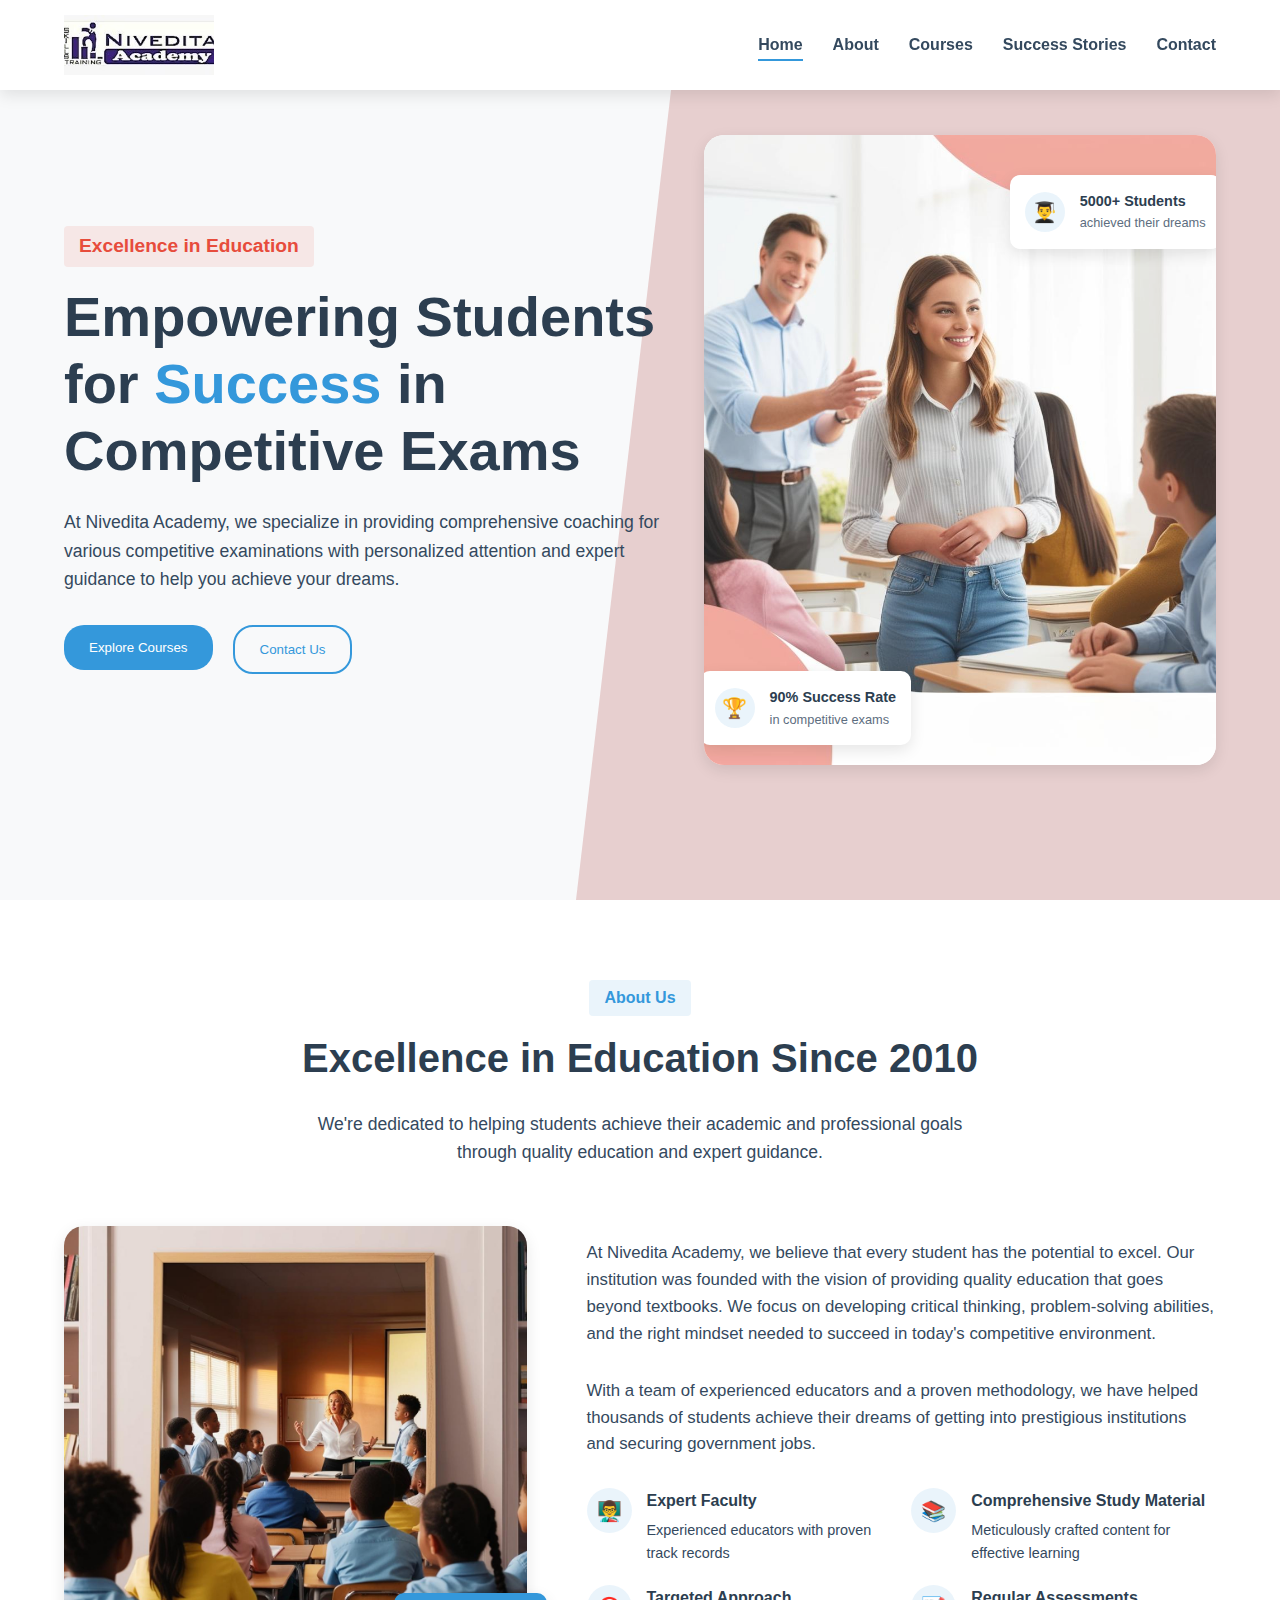
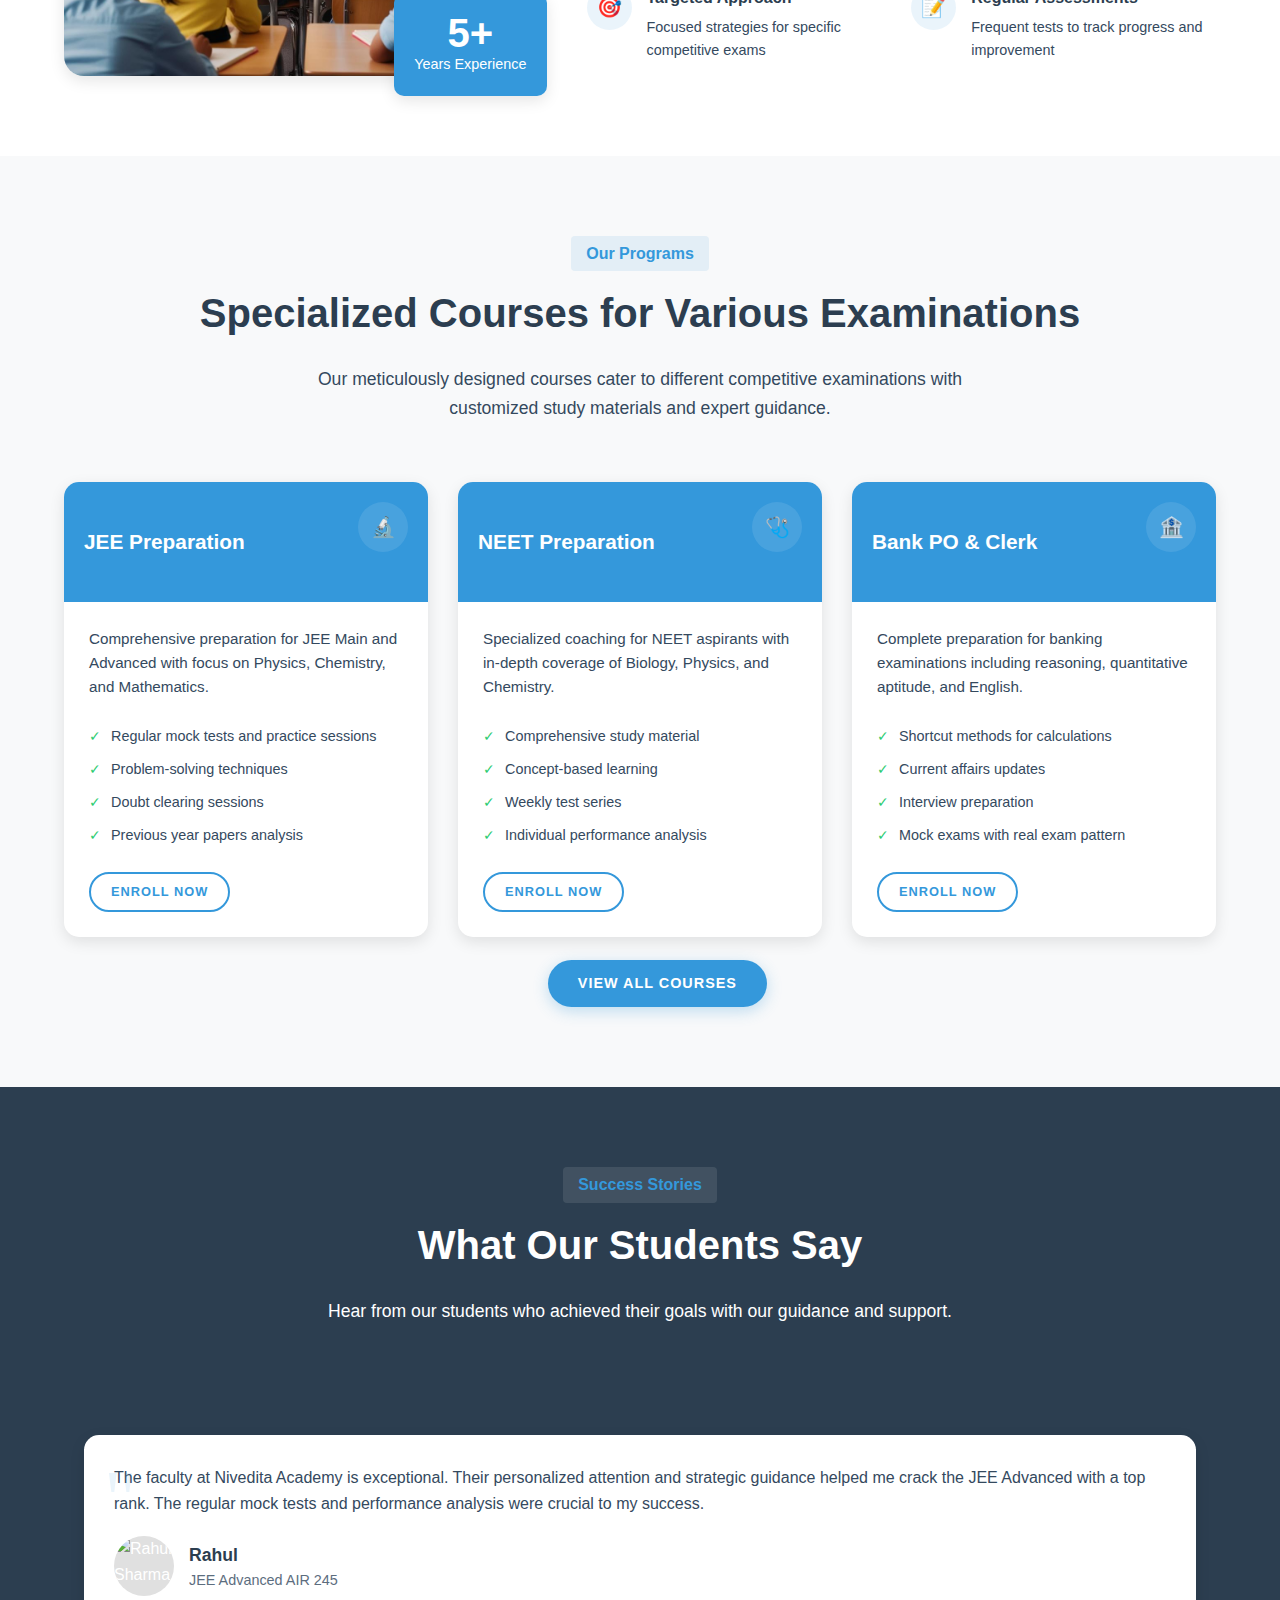
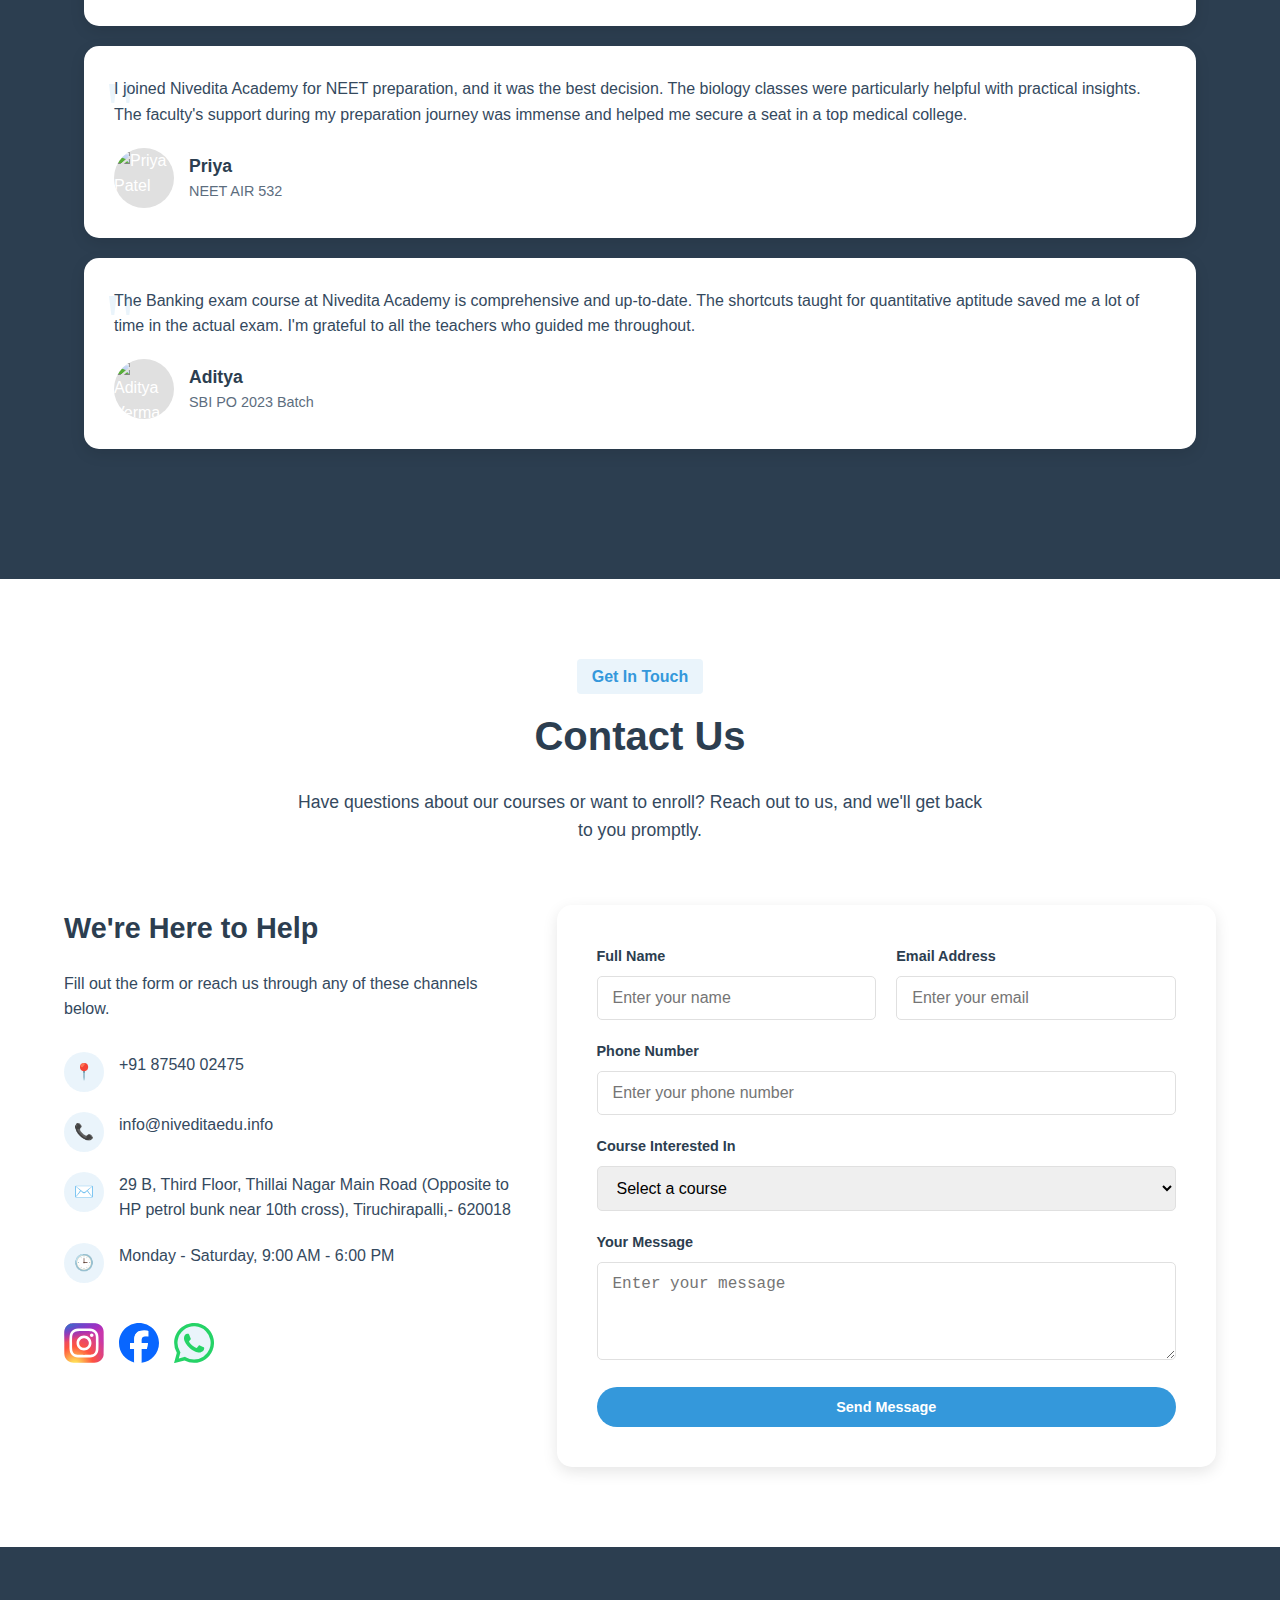
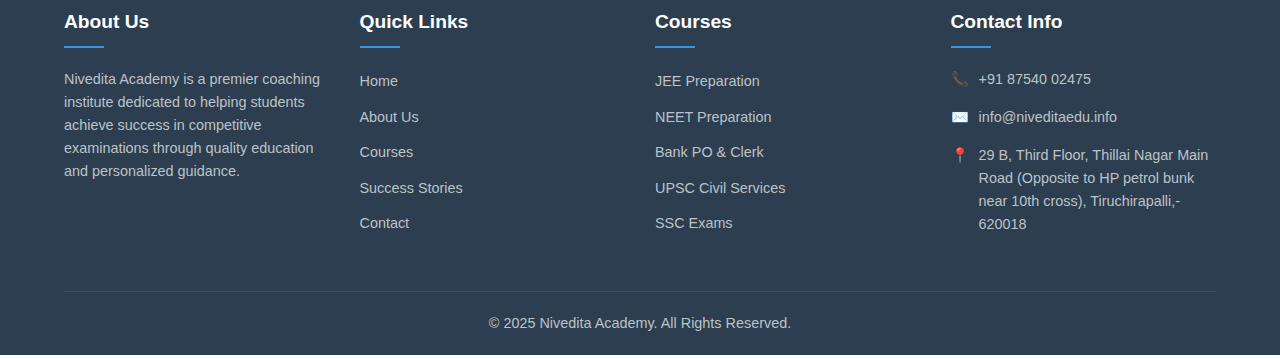
==== commit 36ebf4a9: "Add files via upload" ====
--- a/index.html
+++ b/index.html
@@ -217,7 +217,7 @@
                             <img src="/api/placeholder/60/60" alt="Rahul Sharma">
                         </div>
                         <div class="author-info">
-                            <h4>Rahul Sharma</h4>
+                            <h4>Rahul</h4>
                             <p>JEE Advanced AIR 245</p>
                         </div>
                     </div>
@@ -232,7 +232,7 @@
                             <img src="/api/placeholder/60/60" alt="Priya Patel">
                         </div>
                         <div class="author-info">
-                            <h4>Priya Patel</h4>
+                            <h4>Priya</h4>
                             <p>NEET AIR 532</p>
                         </div>
                     </div>
@@ -247,7 +247,7 @@
                             <img src="/api/placeholder/60/60" alt="Aditya Verma">
                         </div>
                         <div class="author-info">
-                            <h4>Aditya Verma</h4>
+                            <h4>Aditya</h4>
                             <p>SBI PO 2023 Batch</p>
                         </div>
                     </div>
